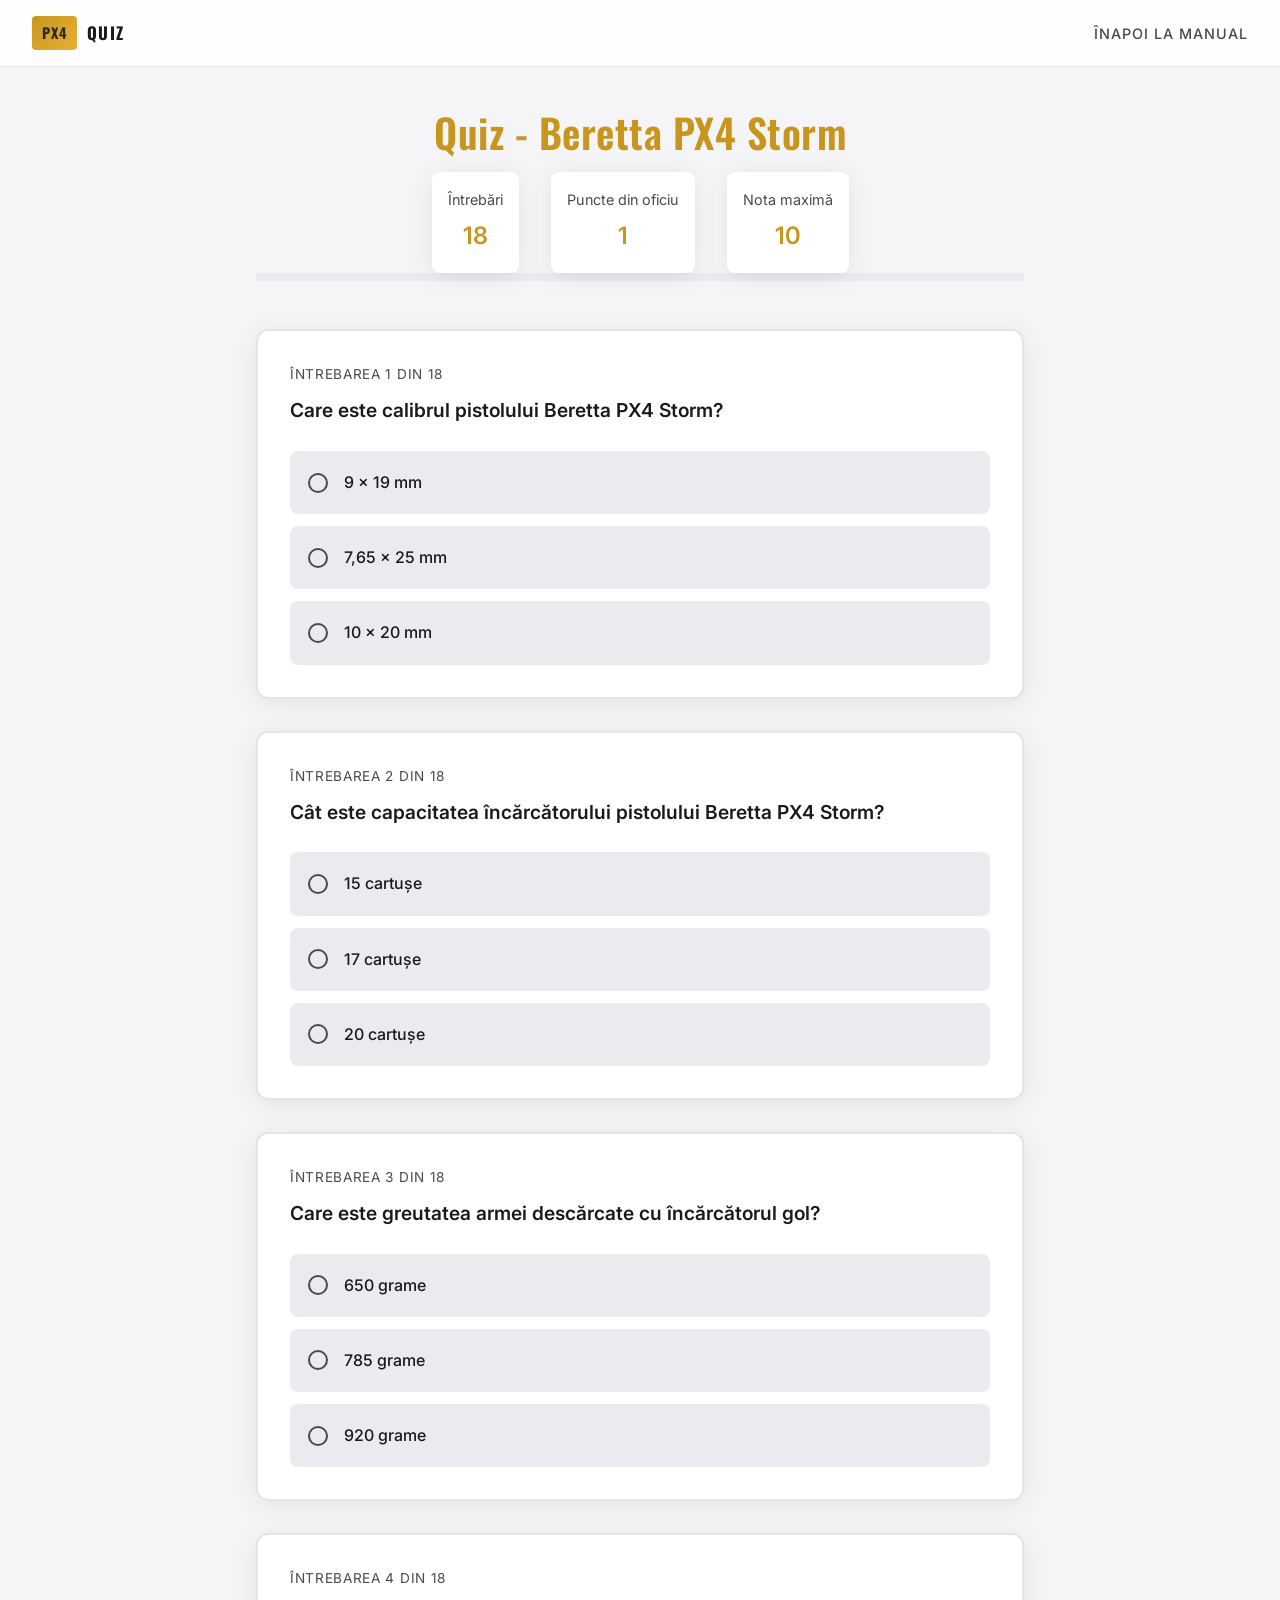
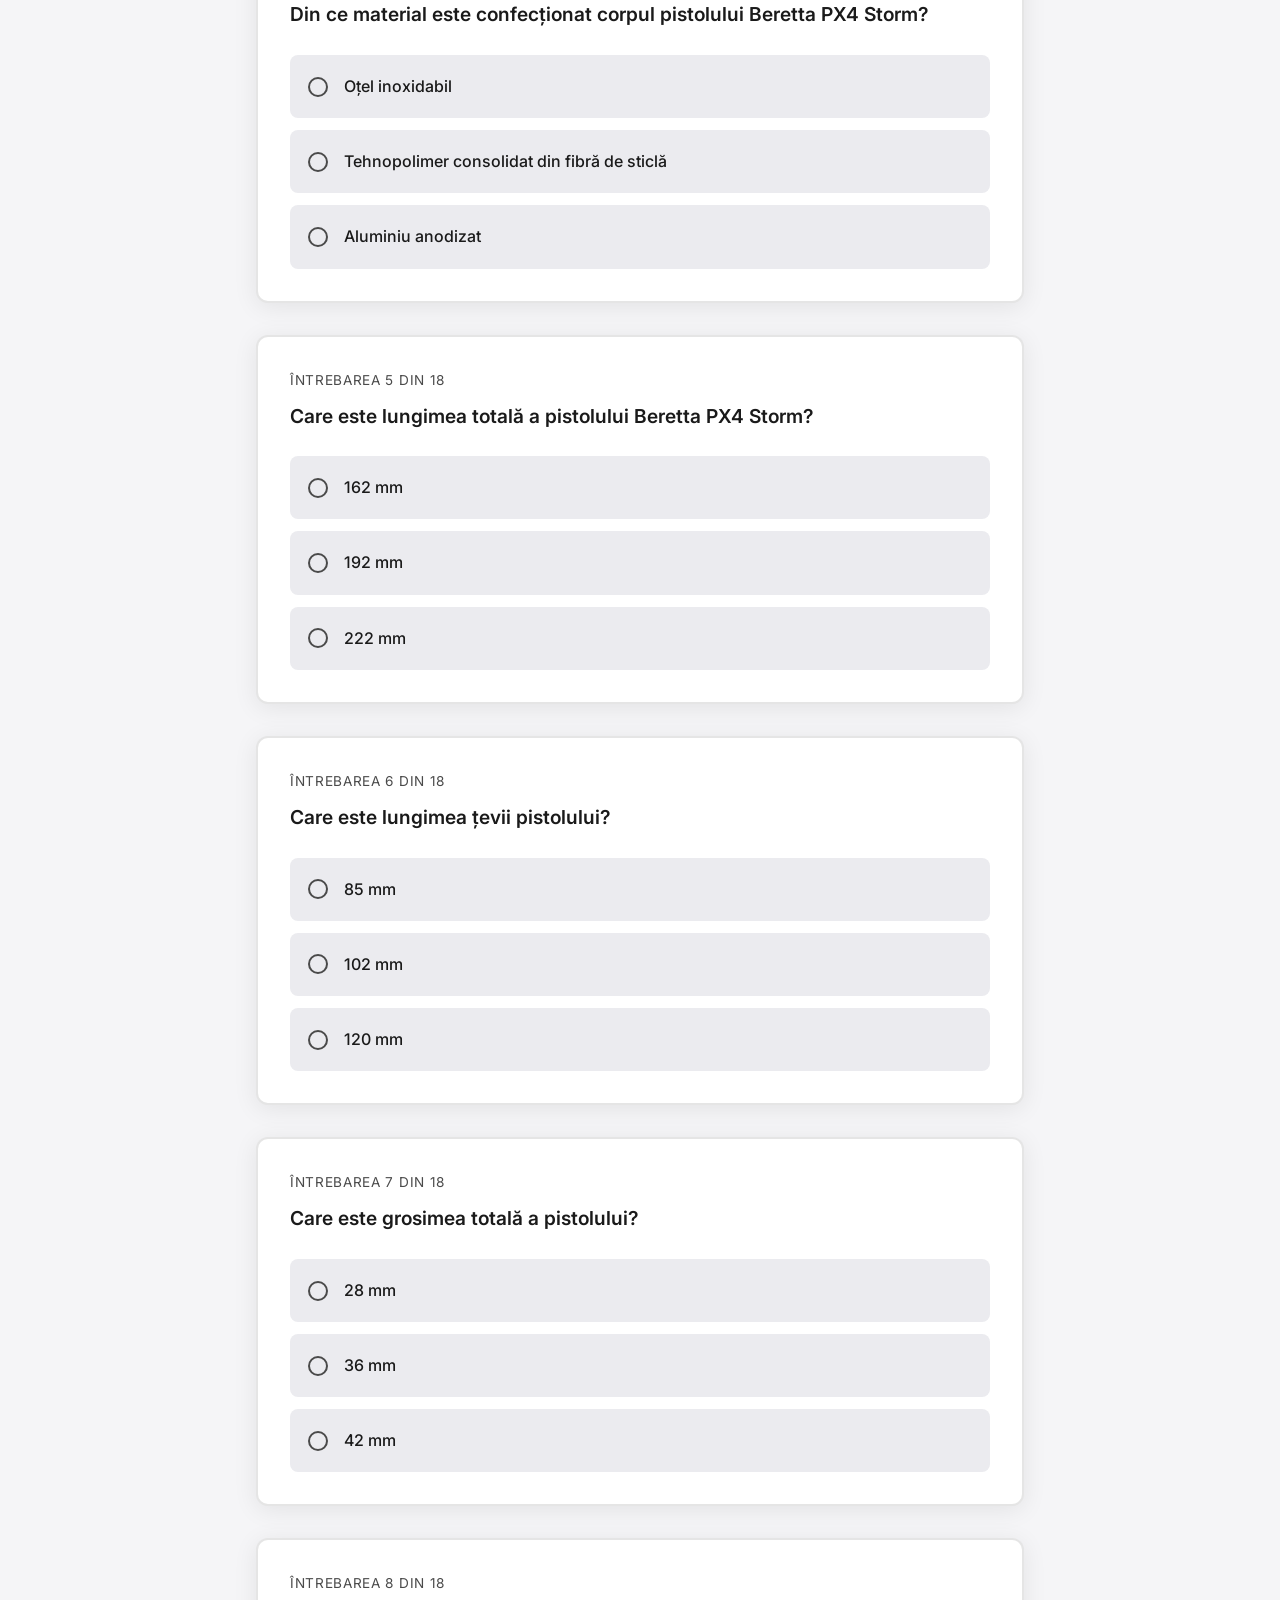
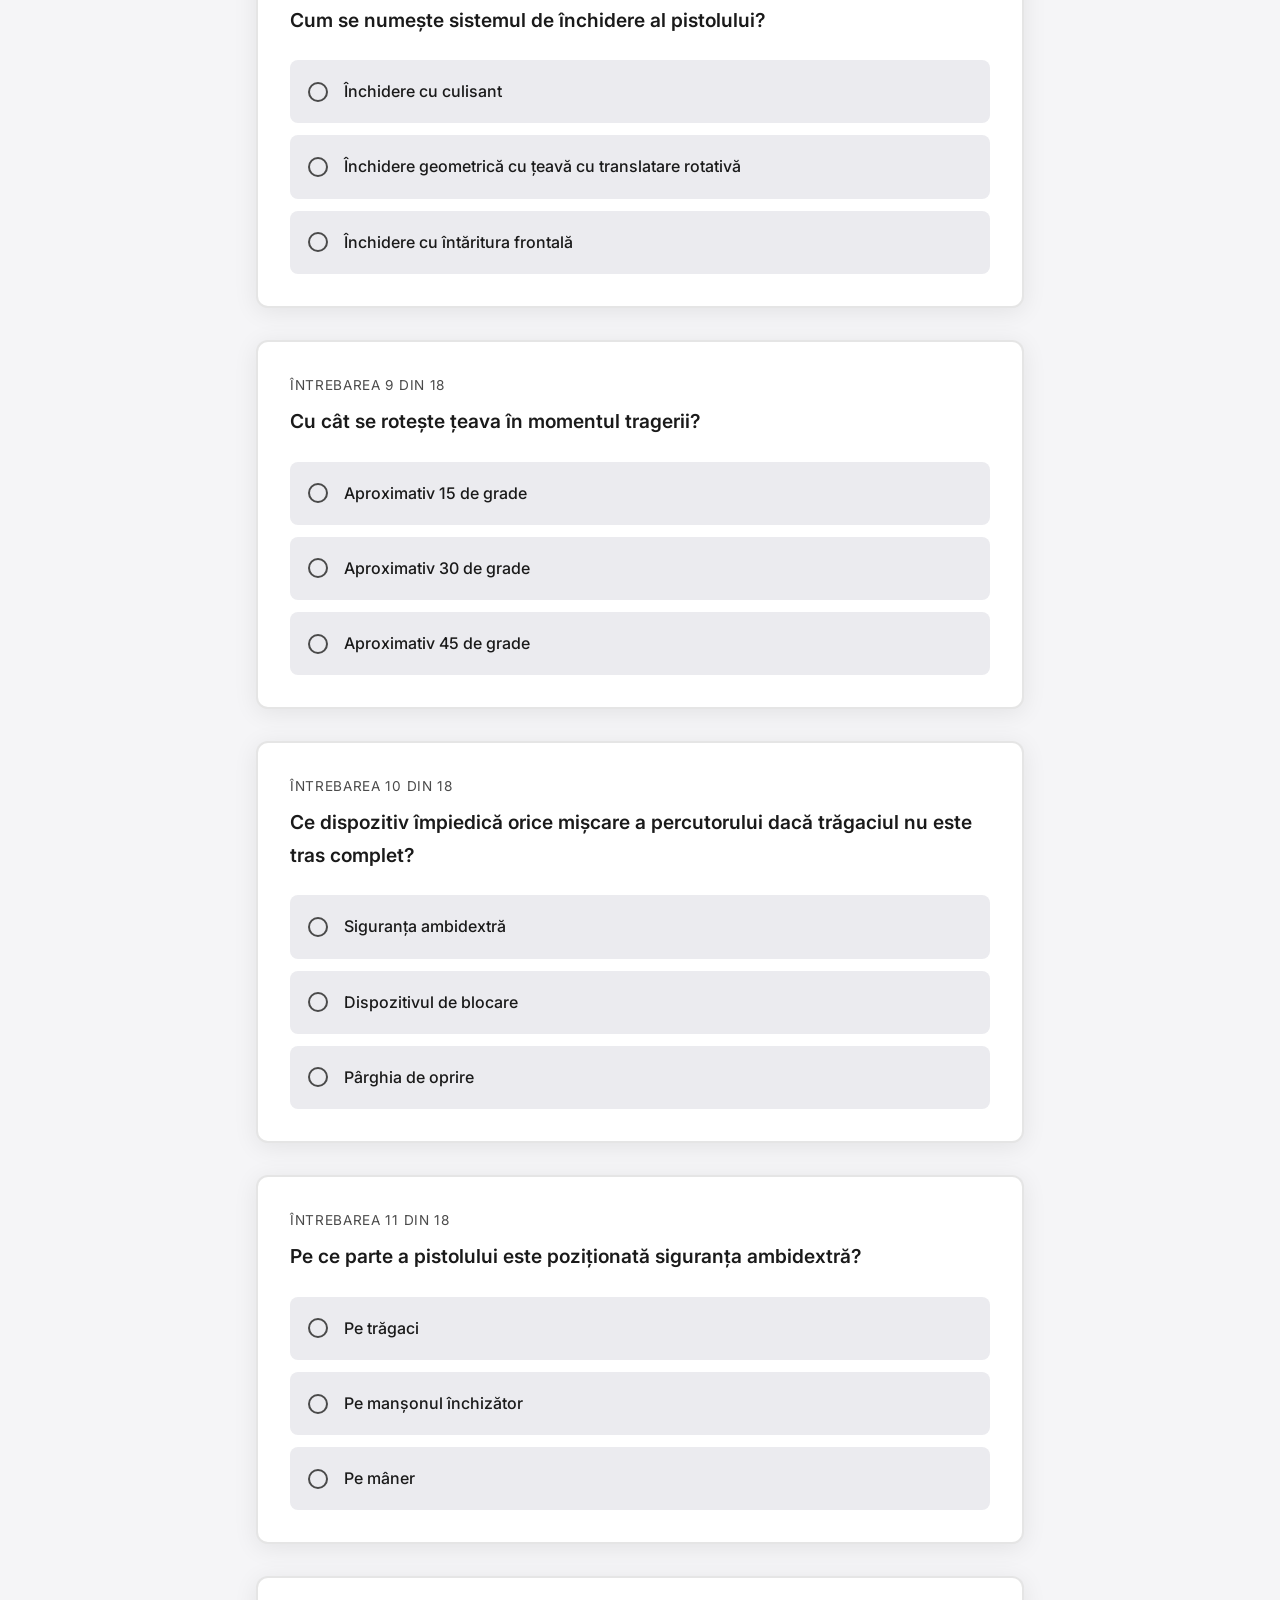
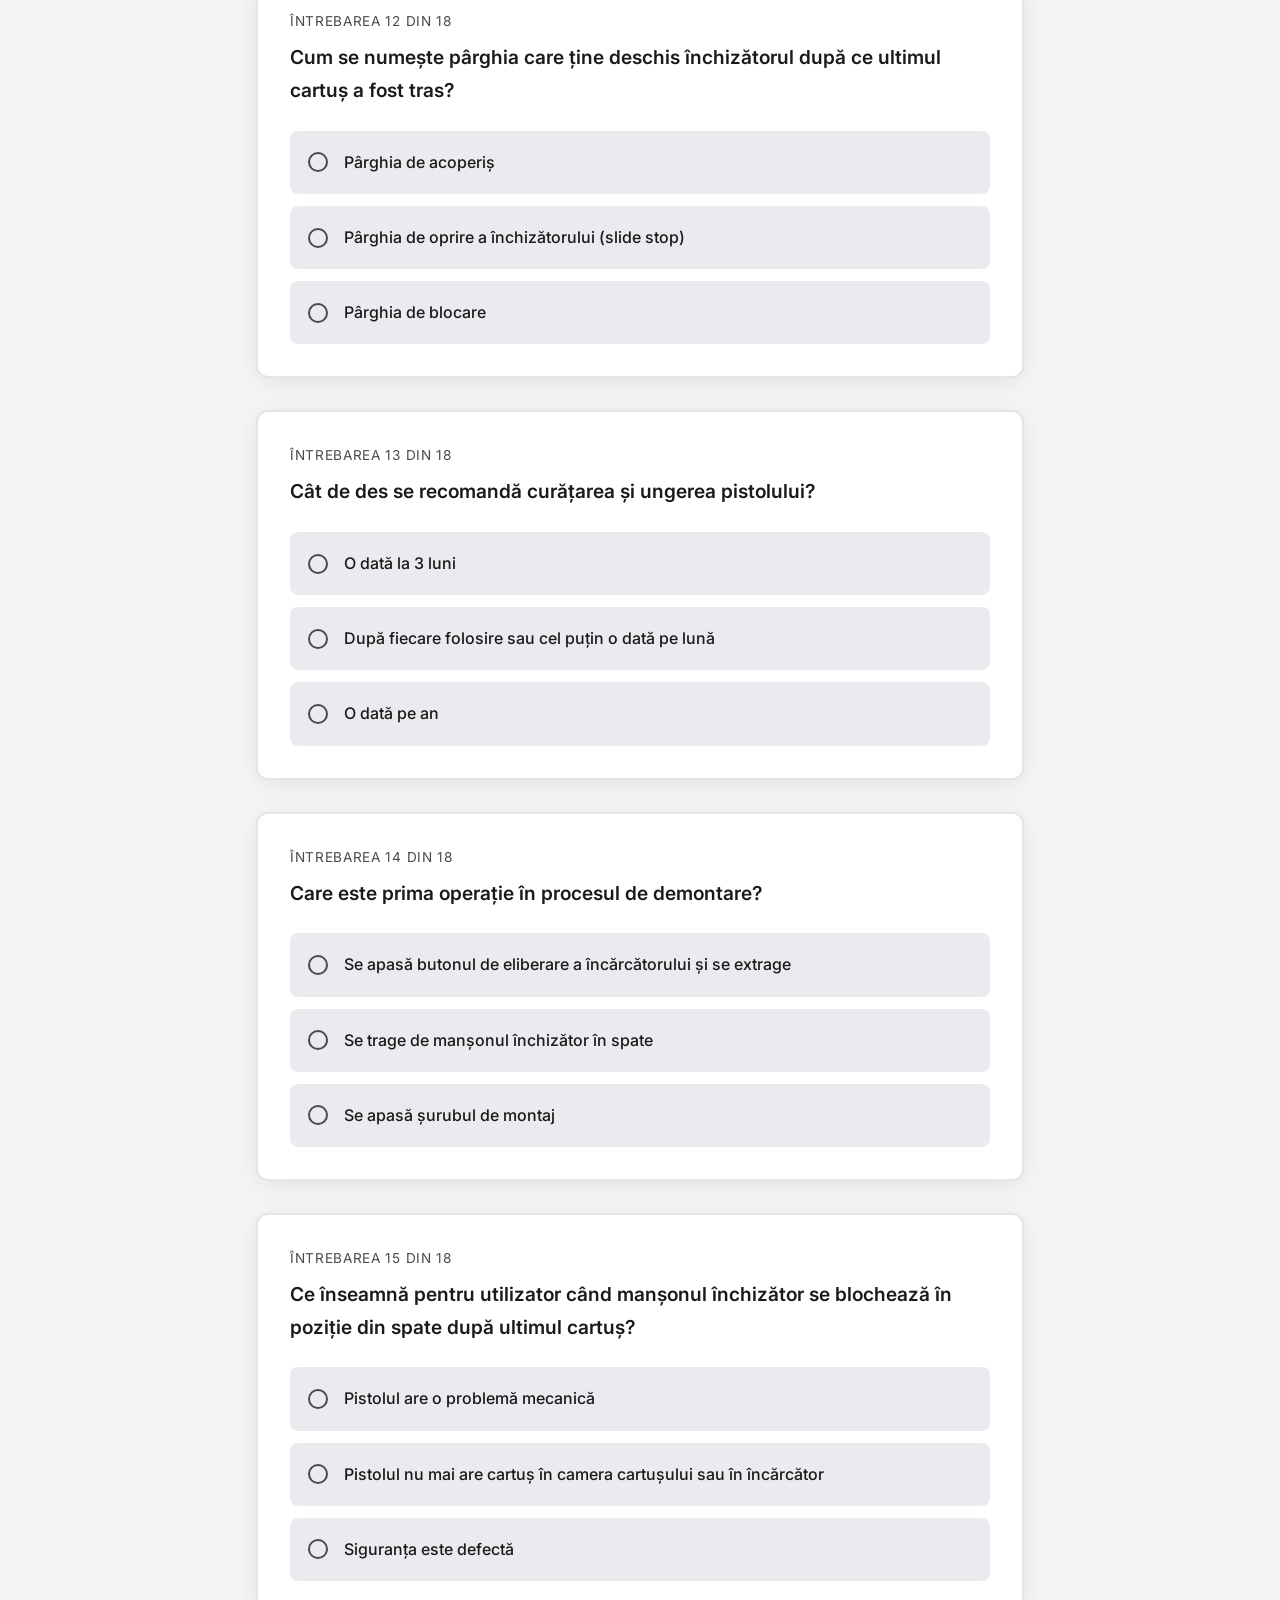
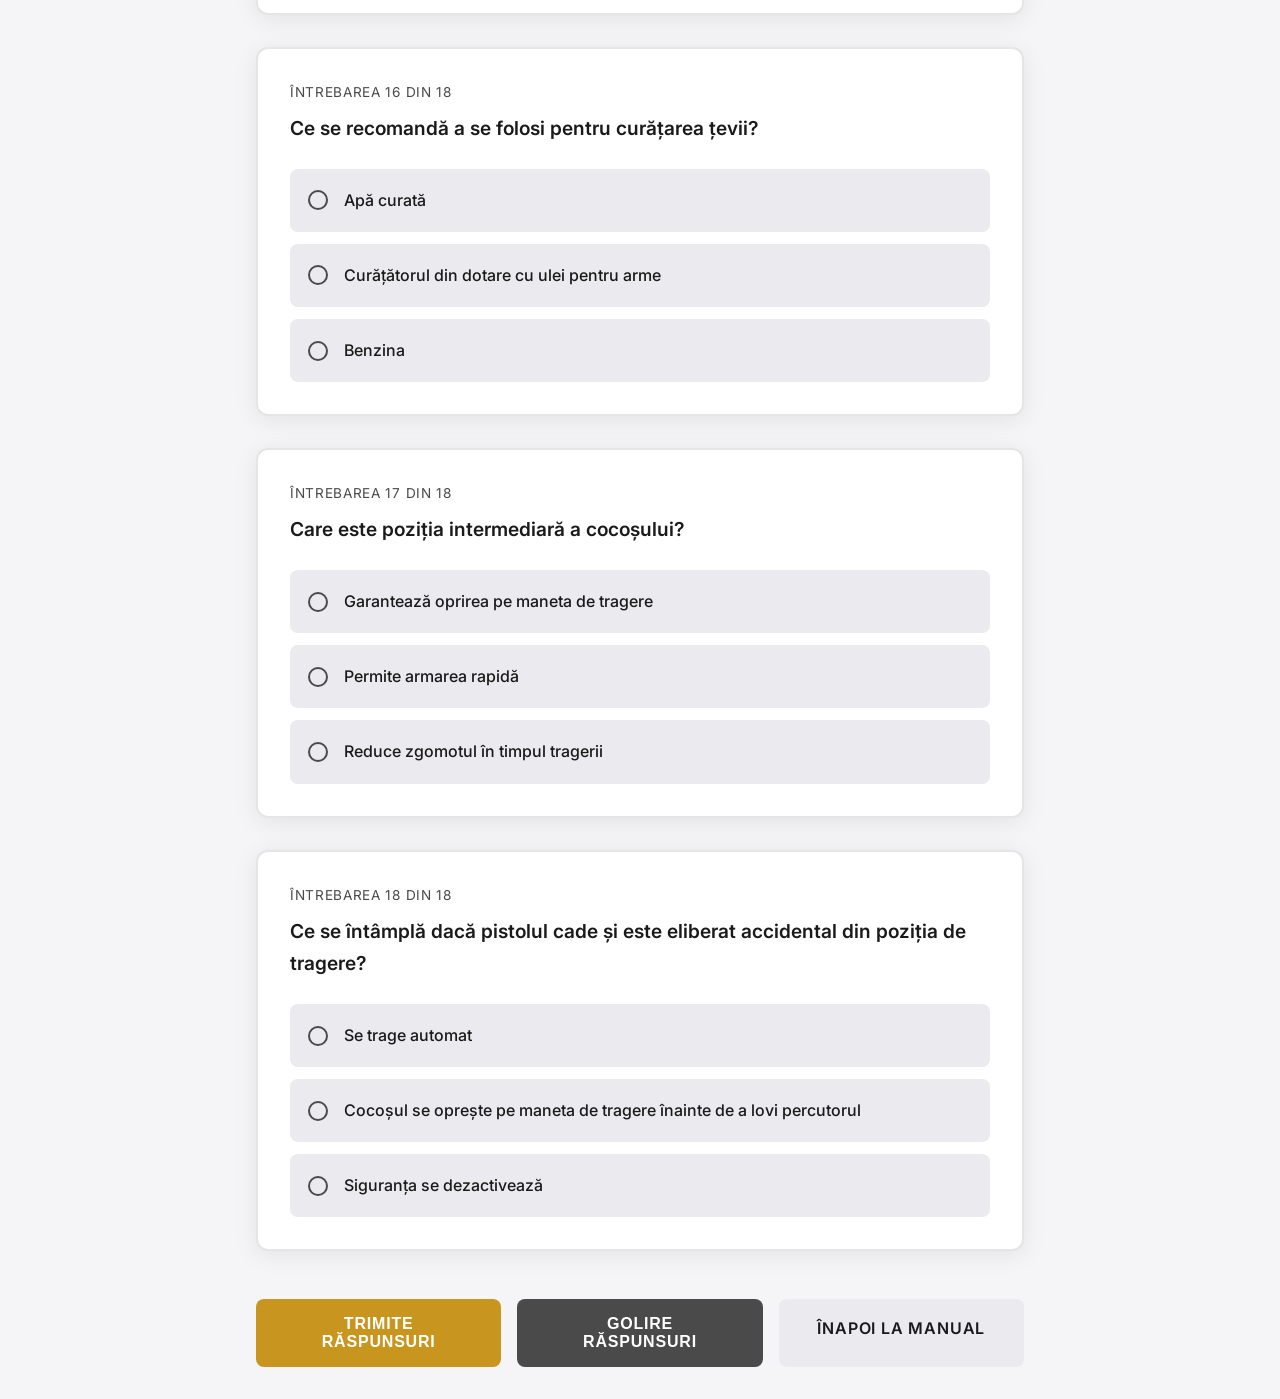
==== quiz.html @ b5eb6054 "Add files via upload" ====
<!DOCTYPE html>
<html lang="ro">
<head>
    <meta charset="UTF-8">
    <meta name="viewport" content="width=device-width, initial-scale=1.0">
    <title>Quiz - Beretta PX4 Storm</title>
    <link rel="stylesheet" href="style.css">
    <link rel="preconnect" href="https://fonts.googleapis.com">
    <link rel="preconnect" href="https://fonts.gstatic.com" crossorigin>
    <link href="https://fonts.googleapis.com/css2?family=Inter:wght@300;400;500;600;700;800&family=Oswald:wght@400;500;600;700&display=swap" rel="stylesheet">
    <style>
        .quiz-container {
            max-width: 800px;
            margin: 0 auto;
            padding: 3rem 1rem 2rem 1rem;
            margin-top: 60px;
        }

        .quiz-header {
            text-align: center;
            margin-bottom: 3rem;
        }

        .quiz-header h1 {
            font-size: 2.5rem;
            color: var(--accent);
            margin-bottom: 0.5rem;
        }

        .quiz-info {
            display: flex;
            justify-content: center;
            gap: 2rem;
            margin-top: 1rem;
            flex-wrap: wrap;
        }

        .info-item {
            text-align: center;
            padding: 1rem;
            background: var(--bg-card);
            border-radius: 8px;
            box-shadow: var(--shadow);
        }

        .info-label {
            font-size: 0.9rem;
            color: var(--text-secondary);
            margin-bottom: 0.25rem;
        }

        .info-value {
            font-size: 1.5rem;
            font-weight: 600;
            color: var(--accent);
        }

        .question-card {
            background: var(--bg-card);
            border: 2px solid var(--border);
            border-radius: 12px;
            padding: 2rem;
            margin-bottom: 2rem;
            box-shadow: var(--shadow);
            transition: all 0.3s ease;
        }

        .question-card.answered {
            border-color: var(--accent);
        }

        .question-number {
            font-size: 0.85rem;
            color: var(--text-secondary);
            text-transform: uppercase;
            letter-spacing: 0.05em;
            margin-bottom: 0.5rem;
        }

        .question-text {
            font-size: 1.2rem;
            font-weight: 600;
            color: var(--text-primary);
            margin-bottom: 1.5rem;
        }

        .answer-options {
            display: flex;
            flex-direction: column;
            gap: 0.75rem;
        }

        .answer-option {
            position: relative;
            cursor: pointer;
        }

        .answer-option input[type="radio"] {
            position: absolute;
            opacity: 0;
            cursor: pointer;
        }

        .answer-label {
            display: flex;
            align-items: center;
            padding: 1rem;
            background: var(--bg-alt);
            border: 2px solid transparent;
            border-radius: 8px;
            cursor: pointer;
            transition: all 0.3s ease;
            font-weight: 500;
        }

        .answer-option input[type="radio"]:checked ~ .answer-label {
            background: var(--accent-bright);
            border-color: var(--accent);
            color: white;
        }

        .answer-option:hover .answer-label {
            background: var(--bg-secondary);
            border-color: var(--accent);
        }

        .answer-radio {
            width: 20px;
            height: 20px;
            min-width: 20px;
            border: 2px solid var(--text-secondary);
            border-radius: 50%;
            margin-right: 1rem;
            transition: all 0.3s ease;
        }

        .answer-option input[type="radio"]:checked ~ .answer-label .answer-radio {
            background: white;
            border-color: white;
            box-shadow: inset 0 0 0 3px var(--accent);
        }

        .quiz-actions {
            display: flex;
            gap: 1rem;
            margin-top: 3rem;
            flex-wrap: wrap;
        }

        .btn {
            flex: 1;
            min-width: 150px;
            padding: 1rem 2rem;
            border: none;
            border-radius: 8px;
            font-size: 1rem;
            font-weight: 600;
            cursor: pointer;
            transition: all 0.3s ease;
            text-transform: uppercase;
            letter-spacing: 0.05em;
        }

        .btn-submit {
            background: var(--accent);
            color: white;
        }

        .btn-submit:hover {
            background: var(--accent-bright);
            transform: translateY(-2px);
            box-shadow: var(--shadow);
        }

        .btn-reset {
            background: var(--text-secondary);
            color: white;
        }

        .btn-reset:hover {
            background: var(--gunmetal);
        }

        .btn-home {
            background: var(--bg-alt);
            color: var(--text-primary);
        }

        .btn-home:hover {
            background: var(--border);
        }

        .results-section {
            display: none;
            background: var(--bg-card);
            border-radius: 12px;
            padding: 2rem;
            text-align: center;
            box-shadow: var(--shadow-lg);
            margin-top: 2rem;
        }

        .results-section.show {
            display: block;
            animation: slideUp 0.4s ease;
        }

        @keyframes slideUp {
            from {
                opacity: 0;
                transform: translateY(20px);
            }
            to {
                opacity: 1;
                transform: translateY(0);
            }
        }

        .score-display {
            margin: 2rem 0;
        }

        .score-circle {
            width: 120px;
            height: 120px;
            margin: 0 auto 1rem;
            border-radius: 50%;
            background: linear-gradient(135deg, var(--accent), var(--accent-bright));
            display: flex;
            align-items: center;
            justify-content: center;
            box-shadow: var(--shadow-lg);
        }

        .score-value {
            font-size: 2.5rem;
            font-weight: 700;
            color: white;
        }

        .score-max {
            font-size: 1.2rem;
            color: rgba(255, 255, 255, 0.9);
        }

        .score-text {
            font-size: 1.5rem;
            font-weight: 600;
            color: var(--text-primary);
            margin-bottom: 0.5rem;
        }

        .score-percentage {
            font-size: 1.1rem;
            color: var(--text-secondary);
            margin-bottom: 1.5rem;
        }

        .progress-bar {
            width: 100%;
            height: 8px;
            background: var(--bg-alt);
            border-radius: 4px;
            overflow: hidden;
            margin-bottom: 1rem;
        }

        .progress-fill {
            height: 100%;
            background: linear-gradient(90deg, var(--accent), var(--accent-bright));
            width: 0%;
            transition: width 0.3s ease;
        }

        .quiz-form.hidden {
            display: none;
        }
    </style>
</head>
<body>

    <!-- NAVIGATION -->
    <nav class="navbar" id="navbar">
        <div class="nav-container">
            <a href="index.html" class="nav-logo">
                <span class="logo-mark">PX4</span>
                <span class="logo-text">Quiz</span>
            </a>
            <button class="nav-toggle" id="navToggle" aria-label="Meniu">
                <span></span>
                <span></span>
                <span></span>
            </button>
            <ul class="nav-menu" id="navMenu">
                <li><a href="index.html">Înapoi la manual</a></li>
            </ul>
        </div>
    </nav>

    <!-- QUIZ CONTAINER -->
    <main class="quiz-container">
        <div class="quiz-header">
            <h1>Quiz - Beretta PX4 Storm</h1>
            <div class="quiz-info">
                <div class="info-item">
                    <div class="info-label">Întrebări</div>
                    <div class="info-value">18</div>
                </div>
                <div class="info-item">
                    <div class="info-label">Puncte din oficiu</div>
                    <div class="info-value">1</div>
                </div>
                <div class="info-item">
                    <div class="info-label">Nota maximă</div>
                    <div class="info-value">10</div>
                </div>
            </div>
            <div class="progress-bar">
                <div class="progress-fill" id="progressFill"></div>
            </div>
        </div>

        <form id="quizForm" class="quiz-form">
            <!-- Întrebări vor fi generate de JavaScript -->
        </form>

        <div class="quiz-actions" id="quizActions">
            <button type="button" class="btn btn-submit" id="submitBtn">Trimite răspunsuri</button>
            <button type="button" class="btn btn-reset" id="resetBtn">Golire răspunsuri</button>
            <a href="index.html" class="btn btn-home" style="text-decoration: none; text-align: center;">Înapoi la manual</a>
        </div>

        <div class="results-section" id="resultsSection">
            <h2>Rezultate Quiz</h2>
            <div class="score-display">
                <div class="score-circle">
                    <div>
                        <div class="score-value" id="finalScore">0</div>
                        <div class="score-max">/10</div>
                    </div>
                </div>
                <div class="score-text" id="scoreMessage"></div>
                <div class="score-percentage" id="scorePercentage"></div>
            </div>
            <button type="button" class="btn btn-reset" id="retakeBtn">Încearcă din nou</button>
        </div>
    </main>

    <script src="quiz.js"></script>
</body>
</html>
---- style.css ----
/* ============================================
   BERETTA PX4 STORM — Stylesheet
   Auto dark/light mode based on system preference
   ============================================ */

/* === RESET & BASE === */
*,
*::before,
*::after {
    box-sizing: border-box;
    margin: 0;
    padding: 0;
}

html {
    scroll-behavior: smooth;
    scroll-padding-top: 80px;
}

body {
    font-family: 'Inter', -apple-system, BlinkMacSystemFont, sans-serif;
    line-height: 1.7;
    color: var(--text-primary);
    background: var(--bg-primary);
    transition: background 0.3s ease, color 0.3s ease;
    overflow-x: hidden;
}

/* === THEME VARIABLES === */
:root {
    /* Light theme defaults */
    --bg-primary: #f5f5f7;
    --bg-secondary: #ffffff;
    --bg-alt: #ebebef;
    --bg-card: #ffffff;
    --text-primary: #1a1a1a;
    --text-secondary: #4a4a4a;
    --text-muted: #888;
    --accent: #c8961e;
    --accent-bright: #e6b035;
    --accent-dark: #a07810;
    --border: rgba(0, 0, 0, 0.1);
    --shadow: 0 4px 24px rgba(0, 0, 0, 0.08);
    --shadow-lg: 0 12px 48px rgba(0, 0, 0, 0.12);
    --nav-bg: rgba(255, 255, 255, 0.85);
    --hero-overlay: linear-gradient(135deg, rgba(245, 245, 247, 0.9), rgba(235, 235, 239, 0.7));
    --gunmetal: #2a2a2e;
}

/* Auto dark mode based on system */
@media (prefers-color-scheme: dark) {
    :root {
        --bg-primary: #0d0d10;
        --bg-secondary: #15151a;
        --bg-alt: #1a1a20;
        --bg-card: #1c1c22;
        --text-primary: #e8e8ec;
        --text-secondary: #b0b0b8;
        --text-muted: #6a6a72;
        --accent: #d4a23a;
        --accent2: #c81e1e;
        --accent-bright: #f0c14b;
        --accent-dark: #a0791e;
        --border: rgba(255, 255, 255, 0.08);
        --shadow: 0 4px 24px rgba(0, 0, 0, 0.4);
        --shadow-lg: 0 12px 48px rgba(0, 0, 0, 0.5);
        --nav-bg: rgba(13, 13, 16, 0.85);
        --hero-overlay: linear-gradient(135deg, rgba(13, 13, 16, 0.95), rgba(26, 26, 32, 0.85));
        --gunmetal: #0a0a0d;
    }
}

/* === TYPOGRAPHY === */
h1, h2, h3, h4 {
    font-family: 'Oswald', 'Inter', sans-serif;
    font-weight: 600;
    letter-spacing: 0.5px;
    color: var(--text-primary);
    line-height: 1.2;
}

p {
    color: var(--text-secondary);
    margin-bottom: 1.2em;
}

p:last-child {
    margin-bottom: 0;
}

a {
    color: var(--accent);
    text-decoration: none;
    transition: color 0.2s ease;
}

a:hover {
    color: var(--accent-bright);
}

img {
    max-width: 100%;
    height: auto;
    display: block;
}

/* === CONTAINER === */
.container {
    max-width: 1200px;
    margin: 0 auto;
    padding: 0 2rem;
}

/* === NAVIGATION === */
.navbar {
    position: fixed;
    top: 0;
    left: 0;
    right: 0;
    z-index: 1000;
    background: var(--nav-bg);
    backdrop-filter: blur(20px);
    -webkit-backdrop-filter: blur(20px);
    border-bottom: 1px solid var(--border);
    transition: all 0.3s ease;
}

.nav-container {
    max-width: 1400px;
    margin: 0 auto;
    padding: 1rem 2rem;
    display: flex;
    justify-content: space-between;
    align-items: center;
}

.nav-logo {
    display: flex;
    align-items: center;
    gap: 0.6rem;
    font-weight: 700;
    color: var(--text-primary);
}

.logo-mark {
    font-family: 'Oswald', sans-serif;
    background: linear-gradient(135deg, var(--accent), var(--accent-bright));
    color: var(--gunmetal);
    padding: 0.3rem 0.6rem;
    font-size: 0.9rem;
    font-weight: 700;
    letter-spacing: 1px;
    border-radius: 4px;
}

.logo-text {
    font-family: 'Oswald', sans-serif;
    font-size: 1.05rem;
    letter-spacing: 1.5px;
    text-transform: uppercase;
}

.nav-menu {
    display: flex;
    gap: 2rem;
    list-style: none;
    align-items: center;
}

.nav-menu a {
    color: var(--text-secondary);
    font-size: 0.9rem;
    font-weight: 500;
    text-transform: uppercase;
    letter-spacing: 1px;
    position: relative;
    padding: 0.3rem 0;
    transition: color 0.2s ease;
}

.nav-menu a::after {
    content: '';
    position: absolute;
    bottom: -4px;
    left: 0;
    width: 0;
    height: 2px;
    background: var(--accent);
    transition: width 0.3s ease;
}

.nav-menu a:hover,
.nav-menu a.active {
    color: var(--accent);
}

.nav-menu a:hover::after,
.nav-menu a.active::after {
    width: 100%;
}

.nav-toggle {
    display: none;
    flex-direction: column;
    gap: 5px;
    background: none;
    border: none;
    cursor: pointer;
    padding: 0.5rem;
}

.nav-toggle span {
    display: block;
    width: 24px;
    height: 2px;
    background: var(--text-primary);
    transition: all 0.3s ease;
}

/* === HERO === */
.hero {
    min-height: 100vh;
    position: relative;
    display: flex;
    align-items: center;
    overflow: hidden;
    padding: 100px 0 60px;
}

.hero-bg {
    position: absolute;
    inset: 0;
    background:
        radial-gradient(circle at 20% 30%, rgba(212, 162, 58, 0.08) 0%, transparent 50%),
        radial-gradient(circle at 80% 70%, rgba(212, 162, 58, 0.05) 0%, transparent 50%);
    z-index: 0;
}

.hero-bg::before {
    content: '';
    position: absolute;
    inset: 0;
    background-image:
        linear-gradient(var(--border) 1px, transparent 1px),
        linear-gradient(90deg, var(--border) 1px, transparent 1px);
    background-size: 50px 50px;
    opacity: 0.4;
    mask-image: radial-gradient(circle at center, black, transparent 70%);
    -webkit-mask-image: radial-gradient(circle at center, black, transparent 70%);
}

.hero-content {
    position: relative;
    z-index: 1;
    max-width: 1400px;
    margin: 0 auto;
    padding: 0 2rem;
    display: grid;
    grid-template-columns: 1fr 1fr;
    gap: 4rem;
    align-items: center;
}

.hero-tag {
    display: inline-block;
    color: var(--accent);
    font-size: 0.85rem;
    font-weight: 600;
    letter-spacing: 3px;
    text-transform: uppercase;
    margin-bottom: 1.5rem;
    padding: 0.4rem 1rem;
    border: 1px solid var(--accent);
    border-radius: 2px;
}

.hero-title {
    font-size: clamp(2.5rem, 6vw, 5rem);
    font-weight: 700;
    line-height: 1;
    margin-bottom: 1.5rem;
    text-transform: uppercase;
    letter-spacing: 2px;
}

.hero-title .accent {
    background: linear-gradient(135deg, var(--accent), var(--accent-bright));
    -webkit-background-clip: text;
    -webkit-text-fill-color: transparent;
    background-clip: text;
    display: block;
}

.hero-subtitle {
    font-size: 1.1rem;
    color: var(--text-secondary);
    margin-bottom: 2.5rem;
    max-width: 500px;
}

.hero-stats {
    display: flex;
    gap: 2.5rem;
    margin-bottom: 2.5rem;
    padding: 1.5rem 0;
    border-top: 1px solid var(--border);
    border-bottom: 1px solid var(--border);
}

.stat {
    display: flex;
    flex-direction: column;
}

.stat-value {
    font-family: 'Oswald', sans-serif;
    font-size: 2.2rem;
    font-weight: 700;
    color: var(--accent);
    line-height: 1;
}

.stat-label {
    font-size: 0.75rem;
    color: var(--text-muted);
    text-transform: uppercase;
    letter-spacing: 1.5px;
    margin-top: 0.4rem;
}

.hero-cta {
    display: inline-flex;
    align-items: center;
    gap: 0.6rem;
    background: var(--accent);
    color: var(--gunmetal);
    padding: 1rem 2rem;
    font-weight: 600;
    text-transform: uppercase;
    letter-spacing: 1.5px;
    font-size: 0.85rem;
    border-radius: 2px;
    transition: all 0.3s ease;
    border: 1px solid var(--accent);
}

.hero-cta:hover {
    background: var(--accent-bright);
    color: var(--gunmetal);
    transform: translateY(-2px);
    box-shadow: 0 8px 24px rgba(212, 162, 58, 0.3);
}

.hero-cta svg {
    width: 16px;
    height: 16px;
    animation: bounce 2s infinite;
}

@keyframes bounce {
    0%, 100% { transform: translateY(0); }
    50% { transform: translateY(4px); }
}

.hero-image {
    position: relative;
    perspective: 1000px;
}

.hero-image img {
    width: 100%;
    border-radius: 8px;
    box-shadow: var(--shadow-lg);
    transform: rotate(-2deg);
    transition: transform 0.6s ease;
    filter: drop-shadow(0 20px 40px rgba(0, 0, 0, 0.3));
    cursor: pointer;
}

.hero-image:hover img {
    transform: rotate(0deg) scale(1.02);
}

/* === SECTION COMMON === */
.section {
    padding: 6rem 0;
    position: relative;
}

.section-alt {
    background: var(--bg-secondary);
}

.section-header {
    text-align: center;
    margin-bottom: 4rem;
    max-width: 800px;
    margin-left: auto;
    margin-right: auto;
}

.section-number {
    display: inline-block;
    font-family: 'Oswald', sans-serif;
    font-size: 0.85rem;
    font-weight: 600;
    color: var(--accent);
    letter-spacing: 3px;
    margin-bottom: 1rem;
    padding: 0.3rem 0.8rem;
    border: 1px solid var(--accent);
    border-radius: 2px;
}

.section-title {
    display: inline-block;
    font-size: clamp(1.8rem, 4vw, 2.6rem);
    font-weight: 600;
    text-transform: uppercase;
    letter-spacing: 1px;
    margin-bottom: 1rem;
    color: var(--accent);
    padding: 0.6rem 1.4rem;
    border: 2px solid var(--accent);
    border-radius: 4px;
}

.subsection-title {
    font-size: 1.3rem;
    color: var(--text-primary);
    margin-bottom: 2rem;
    text-align: center;
    text-transform: uppercase;
    letter-spacing: 1px;
    font-weight: 500;
}

/* === DESCRIPTION SECTION === */
.description-grid {
    display: grid;
    grid-template-columns: 3fr 2fr;
    gap: 4rem;
    align-items: start;
    margin-bottom: 5rem;
}

.description-text p {
    font-size: 1.02rem;
    margin-bottom: 1.2rem;
}

.description-image {
    position: sticky;
    top: 100px;
}

.description-image img {
    border-radius: 8px;
    box-shadow: var(--shadow-lg);
    border: 1px solid var(--border);
}

/* === SPECS === */
.specs-block {
    background: var(--bg-card);
    padding: 1.5rem 1.8rem;
    border-radius: 10px;
    box-shadow: var(--shadow);
    border: 1px solid var(--border);
}

.specs-title {
    text-align: center;
    font-size: 1.2rem;
    margin-bottom: 1.2rem;
    text-transform: uppercase;
    letter-spacing: 1.8px;
    color: var(--accent);
}

.specs-grid {
    display: grid;
    grid-template-columns: repeat(4, 1fr);
    gap: 0.7rem;
}

.spec-card {
    background: var(--bg-primary);
    padding: 0.7rem 1rem;
    border-radius: 6px;
    border: 1px solid var(--border);
    border-left: 3px solid var(--accent);
    display: flex;
    flex-direction: column;
    gap: 0.15rem;
    transition: all 0.3s ease;
    cursor: pointer;
}

.spec-card:hover {
    transform: translateY(-4px);
    background: linear-gradient(135deg, rgba(212, 162, 58, 0.18), rgba(212, 162, 58, 0.06));
    border-color: var(--accent);
    border-left-width: 4px;
    box-shadow: 0 0 0 1px rgba(212, 162, 58, 0.25), 0 6px 18px rgba(212, 162, 58, 0.18);
}

.spec-card:hover .spec-label {
    color: var(--accent);
    font-weight: 600;
}

.spec-card:hover .spec-value {
    color: var(--accent-bright);
}

.spec-card-wide {
    grid-column: span 4;
}

.spec-label {
    font-size: 0.7rem;
    text-transform: uppercase;
    letter-spacing: 1.2px;
    color: var(--text-muted);
}

.spec-value {
    font-family: 'Oswald', sans-serif;
    font-size: 1.15rem;
    font-weight: 600;
    color: var(--text-primary);
    line-height: 1.2;
}

/* === COMPONENTS SECTION === */
.components-layout {
    display: grid;
    grid-template-columns: 1fr 1.2fr;
    gap: 4rem;
    align-items: center;
    margin-bottom: 5rem;
}

.parts-list {
    list-style: none;
}

.parts-list li {
    display: flex;
    align-items: center;
    gap: 0.9rem;
    padding: 0.4rem 0.9rem;
    background: var(--bg-card);
    margin-bottom: 0.3rem;
    border-radius: 5px;
    border: 1px solid var(--border);
    border-left: 3px solid transparent;
    transition: all 0.3s ease;
    cursor: pointer;
}

.parts-list li:hover {
    border-left-color: var(--accent);
    transform: translateX(6px);
    box-shadow: var(--shadow);
}

.part-letter {
    font-family: 'Oswald', sans-serif;
    font-size: 0.95rem;
    font-weight: 700;
    color: var(--accent);
    background: var(--bg-primary);
    width: 26px;
    height: 26px;
    border-radius: 50%;
    display: flex;
    align-items: center;
    justify-content: center;
    border: 1px solid var(--accent);
    flex-shrink: 0;
}

.part-name {
    font-size: 0.95rem;
    color: var(--text-primary);
    font-weight: 500;
    line-height: 1.3;
}

.components-image img {
    border-radius: 8px;
    box-shadow: var(--shadow-lg);
    border: 1px solid var(--border);
    width: 100%;
    display: block;
}

.image-overlay-wrapper {
    position: relative;
    display: block;
    line-height: 0;
}

.part-marker {
    position: absolute;
    border: 3px solid var(--accent2);
    border-radius: 50%;
    background: rgba(212, 58, 58, 0.12);
    box-shadow:
        0 0 0 2px rgba(0, 0, 0, 0.4),
        0 0 25px rgba(218, 20, 20, 0.6),
        inset 0 0 15px rgba(212, 58, 58, 0.25);
    opacity: 0;
    transform: scale(0.85);
    transition: opacity 0.35s ease, transform 0.35s cubic-bezier(0.34, 1.56, 0.64, 1);
    pointer-events: none;
    z-index: 2;
}

.part-marker.active {
    opacity: 1;
    transform: scale(1);
    animation: marker-pulse 1.6s ease-in-out infinite;
}

@keyframes marker-pulse {
    0%, 100% {
        box-shadow:
            0 0 0 2px rgba(0, 0, 0, 0.4),
            0 0 25px rgba(212, 58, 58, 0.6),
            inset 0 0 15px rgba(212, 58, 58, 0.25);
    }
    50% {
        box-shadow:
            0 0 0 2px rgba(0, 0, 0, 0.4),
            0 0 40px rgba(212, 58, 58, 0.9),
            inset 0 0 20px rgba(212, 58, 58, 0.4);
    }
}

.kit-block {
    background: var(--bg-card);
    padding: 1.8rem 2.5rem;
    border-radius: 12px;
    box-shadow: var(--shadow);
    border: 1px solid var(--border);
    max-width: 560px;
    margin: 0 auto;
}

.kit-title {
    text-align: center;
    font-size: 1.3rem;
    margin-bottom: 2rem;
    text-transform: uppercase;
    letter-spacing: 1.5px;
    color: var(--accent);
}

.kit-grid {
    display: flex;
    flex-direction: column;
    align-items: center;
    gap: 0.5rem;
    max-width: 500px;
    margin: 0 auto;
}

.kit-grid .kit-item {
    width: 100%;
    max-width: 420px;
}

.kit-item {
    background: var(--bg-primary);
    padding: 0.55rem 1rem 0.55rem 2.2rem;
    border-radius: 5px;
    border: 1px solid var(--border);
    text-align: center;
    color: var(--text-primary);
    font-weight: 500;
    font-size: 0.92rem;
    transition: all 0.3s ease;
    position: relative;
    line-height: 1.3;
    cursor: pointer;
}

.kit-item::before {
    content: '✓';
    position: absolute;
    left: 0.85rem;
    top: 50%;
    transform: translateY(-50%);
    color: var(--accent);
    font-weight: 700;
    font-size: 1rem;
}

.kit-item:hover {
    border-color: var(--accent);
    transform: translateY(-2px);
}

/* === FUNCTION SECTION === */
.function-grid {
    display: grid;
    grid-template-columns: 1fr 1.4fr;
    gap: 4rem;
    align-items: center;
}

.function-image img {
    border-radius: 8px;
    box-shadow: var(--shadow-lg);
    border: 1px solid var(--border);
}

.function-text .lead-text {
    font-size: 1.2rem;
    color: var(--text-primary);
    font-weight: 500;
    padding: 1.2rem 1.5rem;
    background: var(--bg-card);
    border-left: 3px solid var(--accent);
    border-radius: 6px;
    margin-bottom: 1.8rem;
}

.function-text p {
    font-size: 1.02rem;
    text-align: justify;
}

/* === DEMONTARE / TIMELINE === */
.warning-box {
    display: flex;
    align-items: flex-start;
    gap: 1.2rem;
    background: var(--bg-card);
    border: 1px solid var(--accent);
    border-left: 4px solid var(--accent);
    padding: 1.5rem 2rem;
    border-radius: 6px;
    margin-bottom: 3rem;
}

.warning-box svg {
    width: 28px;
    height: 28px;
    color: var(--accent);
    flex-shrink: 0;
}

.warning-box p {
    margin: 0;
    color: var(--text-primary);
}

.warning-danger {
    border-color: #d9534f;
    border-left-color: #d9534f;
}

.warning-danger svg {
    color: #d9534f;
}

.timeline {
    position: relative;
    max-width: 900px;
    margin: 0 auto 3rem;
    padding-left: 2rem;
}

.timeline::before {
    content: '';
    position: absolute;
    left: 24px;
    top: 0;
    bottom: 0;
    width: 2px;
    background: linear-gradient(to bottom, var(--accent), var(--border));
}

.timeline-item {
    position: relative;
    margin-bottom: 1.8rem;
    padding-left: 3rem;
    cursor: pointer;
}

.timeline-marker {
    position: absolute;
    left: -10px;
    top: 0;
    width: 50px;
    height: 50px;
    background: var(--bg-primary);
    border: 2px solid var(--accent);
    color: var(--accent);
    border-radius: 50%;
    display: flex;
    align-items: center;
    justify-content: center;
    font-family: 'Oswald', sans-serif;
    font-size: 1.3rem;
    font-weight: 700;
    z-index: 1;
    transition: all 0.3s ease;
}

.timeline-item:hover .timeline-marker {
    background: var(--accent);
    color: var(--gunmetal);
    transform: scale(1.1);
}

.timeline-content {
    background: var(--bg-card);
    padding: 1.5rem 1.8rem;
    border-radius: 8px;
    border: 1px solid var(--border);
    box-shadow: var(--shadow);
    transition: all 0.3s ease;
}

.timeline-item:hover .timeline-content {
    transform: translateX(6px);
    border-color: var(--accent);
}

.timeline-content p {
    margin: 0;
    color: var(--text-primary);
    line-height: 1.6;
}

.montage-note {
    text-align: center;
    padding: 1.5rem;
    font-size: 1.1rem;
    color: var(--accent);
    font-weight: 500;
    background: var(--bg-card);
    border-radius: 8px;
    border: 1px dashed var(--accent);
    max-width: 700px;
    margin: 0 auto;
}

/* === ÎNTREȚINERE === */
.maintenance-intro {
    max-width: 850px;
    margin: 0 auto 3rem;
    text-align: center;
    font-size: 1.1rem;
    color: var(--text-primary);
}

.cleaning-order {
    display: flex;
    flex-wrap: wrap;
    align-items: center;
    justify-content: center;
    gap: 0.5rem;
    margin-bottom: 2rem;
    padding: 1.1rem 1.3rem;
    background: var(--bg-card);
    border-radius: 10px;
    border: 1px solid var(--border);
}

.clean-step {
    display: flex;
    align-items: center;
    gap: 0.55rem;
    background: var(--bg-primary);
    padding: 0.4rem 0.85rem;
    border-radius: 5px;
    border: 1px solid var(--border);
    font-weight: 500;
    font-size: 0.9rem;
    color: var(--text-primary);
    transition: all 0.3s ease;
    cursor: pointer;
}

.clean-step:hover {
    border-color: var(--accent);
    transform: translateY(-2px);
}

.clean-num {
    font-family: 'Oswald', sans-serif;
    background: var(--accent);
    color: var(--gunmetal);
    width: 22px;
    height: 22px;
    border-radius: 50%;
    display: flex;
    align-items: center;
    justify-content: center;
    font-weight: 700;
    font-size: 0.8rem;
    flex-shrink: 0;
}

.clean-arrow {
    color: var(--accent);
    font-size: 1.1rem;
    font-weight: 700;
}

.maintenance-text {
    max-width: 850px;
    margin: 0 auto 3rem;
}

.maintenance-text p {
    font-size: 1.02rem;
    text-align: justify;
}

/* === FOOTER === */
.footer {
    background: var(--bg-secondary);
    padding: 4rem 0 2rem;
    border-top: 1px solid var(--border);
    margin-top: 4rem;
}

.footer-content {
    display: grid;
    grid-template-columns: 2fr 1fr;
    gap: 4rem;
    margin-bottom: 2rem;
}

.footer-section h4 {
    font-size: 0.85rem;
    color: var(--accent);
    text-transform: uppercase;
    letter-spacing: 2px;
    margin-bottom: 1.2rem;
    padding-bottom: 0.6rem;
    border-bottom: 1px solid var(--border);
}

.footer-section ul {
    list-style: none;
}

.footer-section ul li {
    color: var(--text-secondary);
    padding: 0.4rem 0;
    padding-left: 1.2rem;
    position: relative;
    font-size: 0.95rem;
}

.footer-section ul li::before {
    content: '▸';
    position: absolute;
    left: 0;
    color: var(--accent);
}

.footer-section p {
    color: var(--text-secondary);
    font-size: 0.95rem;
}

.footer-note {
    color: var(--accent) !important;
    font-style: italic;
    font-size: 0.85rem !important;
    margin-top: 0.5rem;
}

.footer-bottom {
    text-align: center;
    padding-top: 2rem;
    border-top: 1px solid var(--border);
    color: var(--text-muted);
    font-size: 0.85rem;
}

/* === ANIMATIONS === */
.reveal {
    opacity: 0;
    transform: translateY(30px);
    transition: opacity 0.8s ease, transform 0.8s ease;
}

.reveal.visible {
    opacity: 1;
    transform: translateY(0);
}

/* === RESPONSIVE === */
@media (max-width: 1024px) {
    .hero-content {
        grid-template-columns: 1fr;
        gap: 3rem;
        text-align: center;
    }

    .hero-tag {
        margin: 0 auto 1.5rem;
        display: inline-block;
    }

    .hero-stats {
        justify-content: center;
    }

    .hero-subtitle {
        margin: 0 auto 2.5rem;
    }

    .description-grid,
    .components-layout,
    .function-grid {
        grid-template-columns: 1fr;
        gap: 3rem;
    }

    .description-image {
        position: static;
        max-width: 500px;
        margin: 0 auto;
    }

    .specs-grid {
        grid-template-columns: repeat(2, 1fr);
    }

    .spec-card-wide {
        grid-column: span 2;
    }

    .kit-grid {
        grid-template-columns: repeat(2, 1fr);
    }

    .footer-content {
        grid-template-columns: 1fr;
        gap: 2.5rem;
    }
}

@media (max-width: 768px) {
    .container {
        padding: 0 1.2rem;
    }

    .nav-container {
        padding: 1rem 1.2rem;
    }

    .nav-toggle {
        display: flex;
    }

    .nav-menu {
        position: fixed;
        top: 70px;
        left: 0;
        right: 0;
        background: var(--nav-bg);
        backdrop-filter: blur(20px);
        flex-direction: column;
        gap: 0;
        padding: 1.5rem 0;
        border-bottom: 1px solid var(--border);
        transform: translateY(-150%);
        transition: transform 0.3s ease;
    }

    .nav-menu.active {
        transform: translateY(0);
    }

    .nav-menu li {
        width: 100%;
        text-align: center;
        padding: 0.8rem 0;
    }

    .hero {
        padding: 90px 0 40px;
        min-height: auto;
    }

    .hero-stats {
        gap: 1.5rem;
    }

    .stat-value {
        font-size: 1.8rem;
    }

    .section {
        padding: 4rem 0;
    }

    .section-header {
        margin-bottom: 3rem;
    }

    .specs-block,
    .kit-block {
        padding: 2rem 1.5rem;
    }

    .specs-grid {
        grid-template-columns: 1fr;
    }

    .spec-card-wide {
        grid-column: span 1;
    }

    .kit-grid {
        grid-template-columns: 1fr;
    }

    .timeline {
        padding-left: 1rem;
    }

    .timeline::before {
        left: 16px;
    }

    .timeline-item {
        padding-left: 2.5rem;
    }

    .timeline-marker {
        width: 40px;
        height: 40px;
        font-size: 1.1rem;
        left: -8px;
    }

    .cleaning-order {
        flex-direction: column;
        padding: 1.5rem;
    }

    .clean-arrow {
        transform: rotate(90deg);
    }

    .clean-step {
        width: 100%;
        justify-content: center;
    }
}

@media (max-width: 480px) {
    .hero-title {
        letter-spacing: 1px;
    }

    .hero-stats {
        flex-direction: column;
        gap: 1rem;
        align-items: center;
    }

    .warning-box {
        flex-direction: column;
        text-align: center;
        align-items: center;
    }

    .test-cta h2 {
        font-size: 1.8rem;
    }

    .cta-button {
        padding: 0.8rem 1.5rem;
        font-size: 0.95rem;
    }
}

/* === TEST CTA SECTION === */
.test-cta {
    background: linear-gradient(135deg, var(--accent-dark), var(--accent));
    padding: 4rem 2rem;
    margin: 3rem 0 0 0;
    text-align: center;
}

.test-cta .cta-content {
    max-width: 600px;
    margin: 0 auto;
    color: white;
}

.test-cta h2 {
    font-size: 2.2rem;
    color: white;
    margin-bottom: 1rem;
}

.test-cta p {
    color: rgba(255, 255, 255, 0.95);
    font-size: 1.1rem;
    margin-bottom: 2rem;
}

.cta-button {
    display: inline-block;
    background: white;
    color: var(--accent);
    padding: 1rem 2.5rem;
    border-radius: 8px;
    font-weight: 700;
    font-size: 1.1rem;
    text-transform: uppercase;
    letter-spacing: 0.05em;
    transition: all 0.3s ease;
    box-shadow: 0 8px 24px rgba(0, 0, 0, 0.2);
}

.cta-button:hover {
    background: var(--accent-bright);
    transform: translateY(-3px);
    box-shadow: 0 12px 32px rgba(0, 0, 0, 0.3);
    color: white;
}

@media (prefers-color-scheme: dark) {
    .test-cta {
        background: linear-gradient(135deg, var(--accent-dark), var(--accent));
    }
}

@media (max-width: 768px) {
}
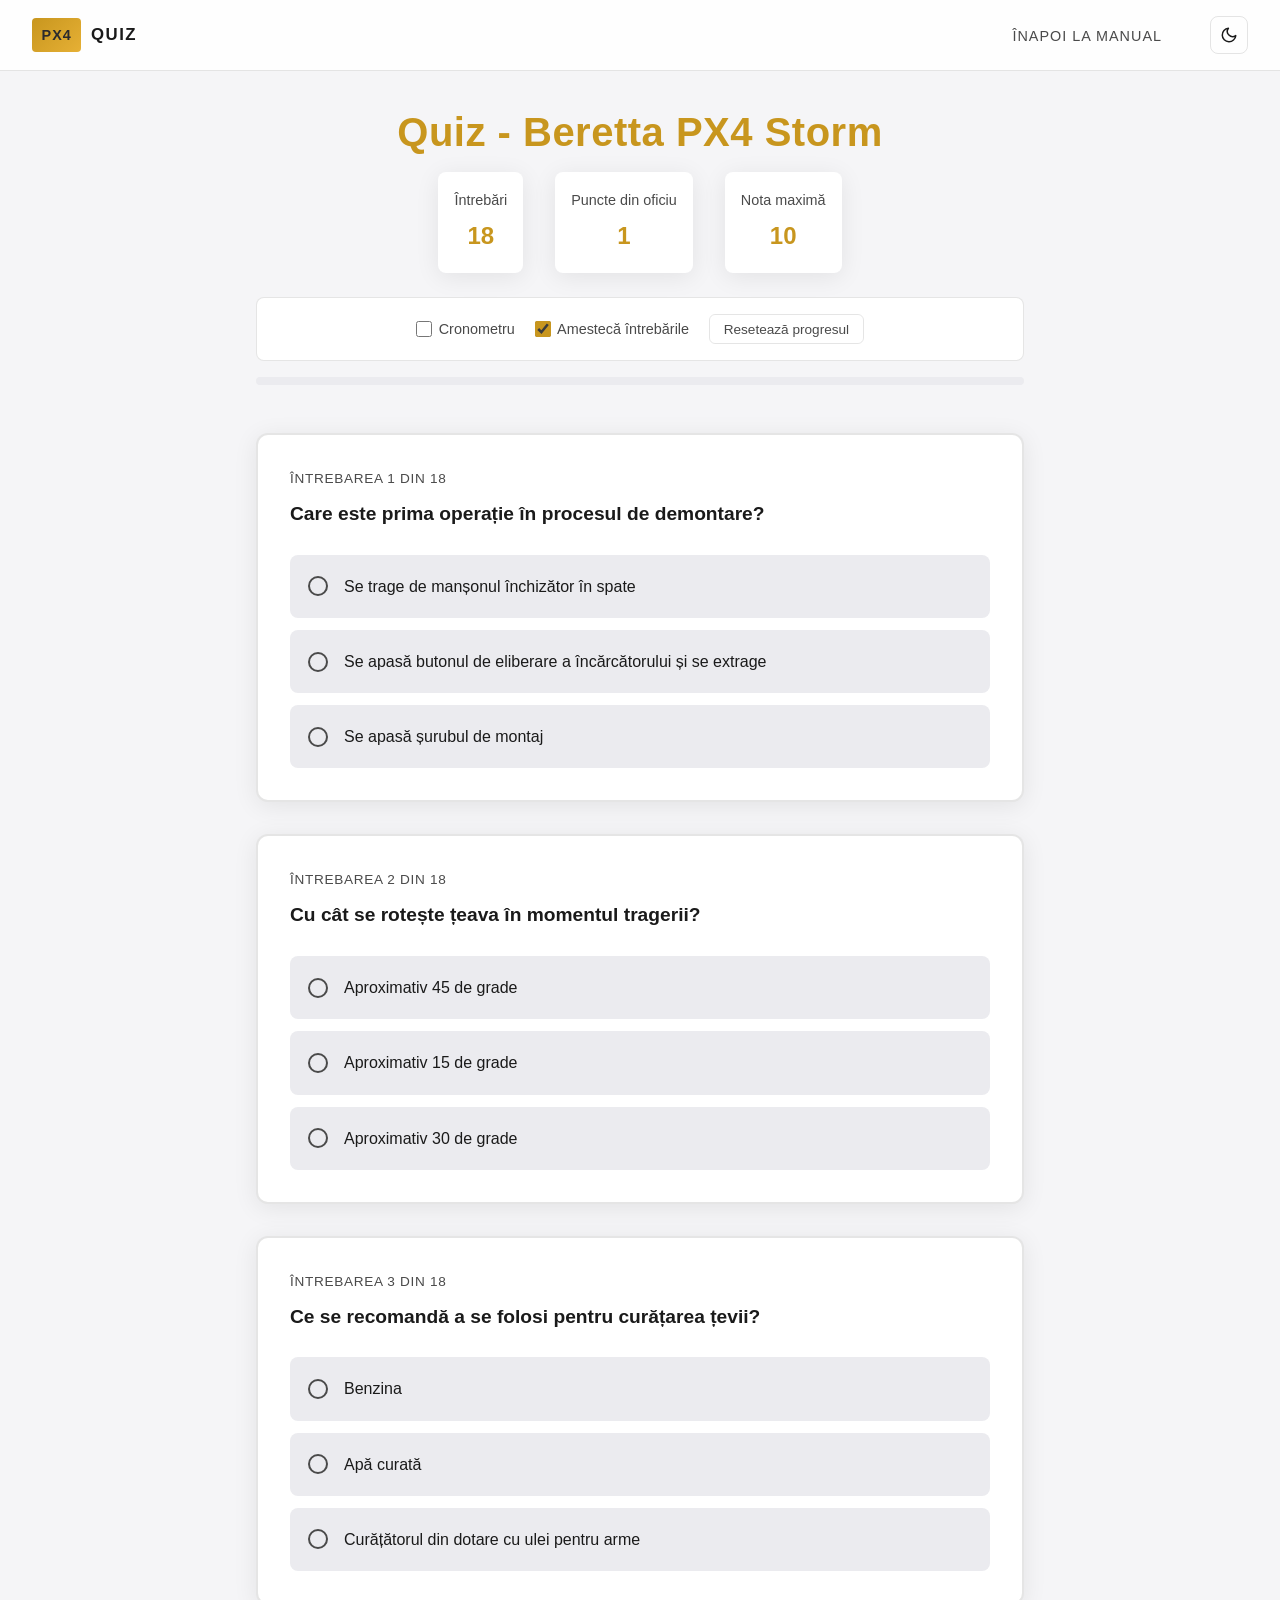
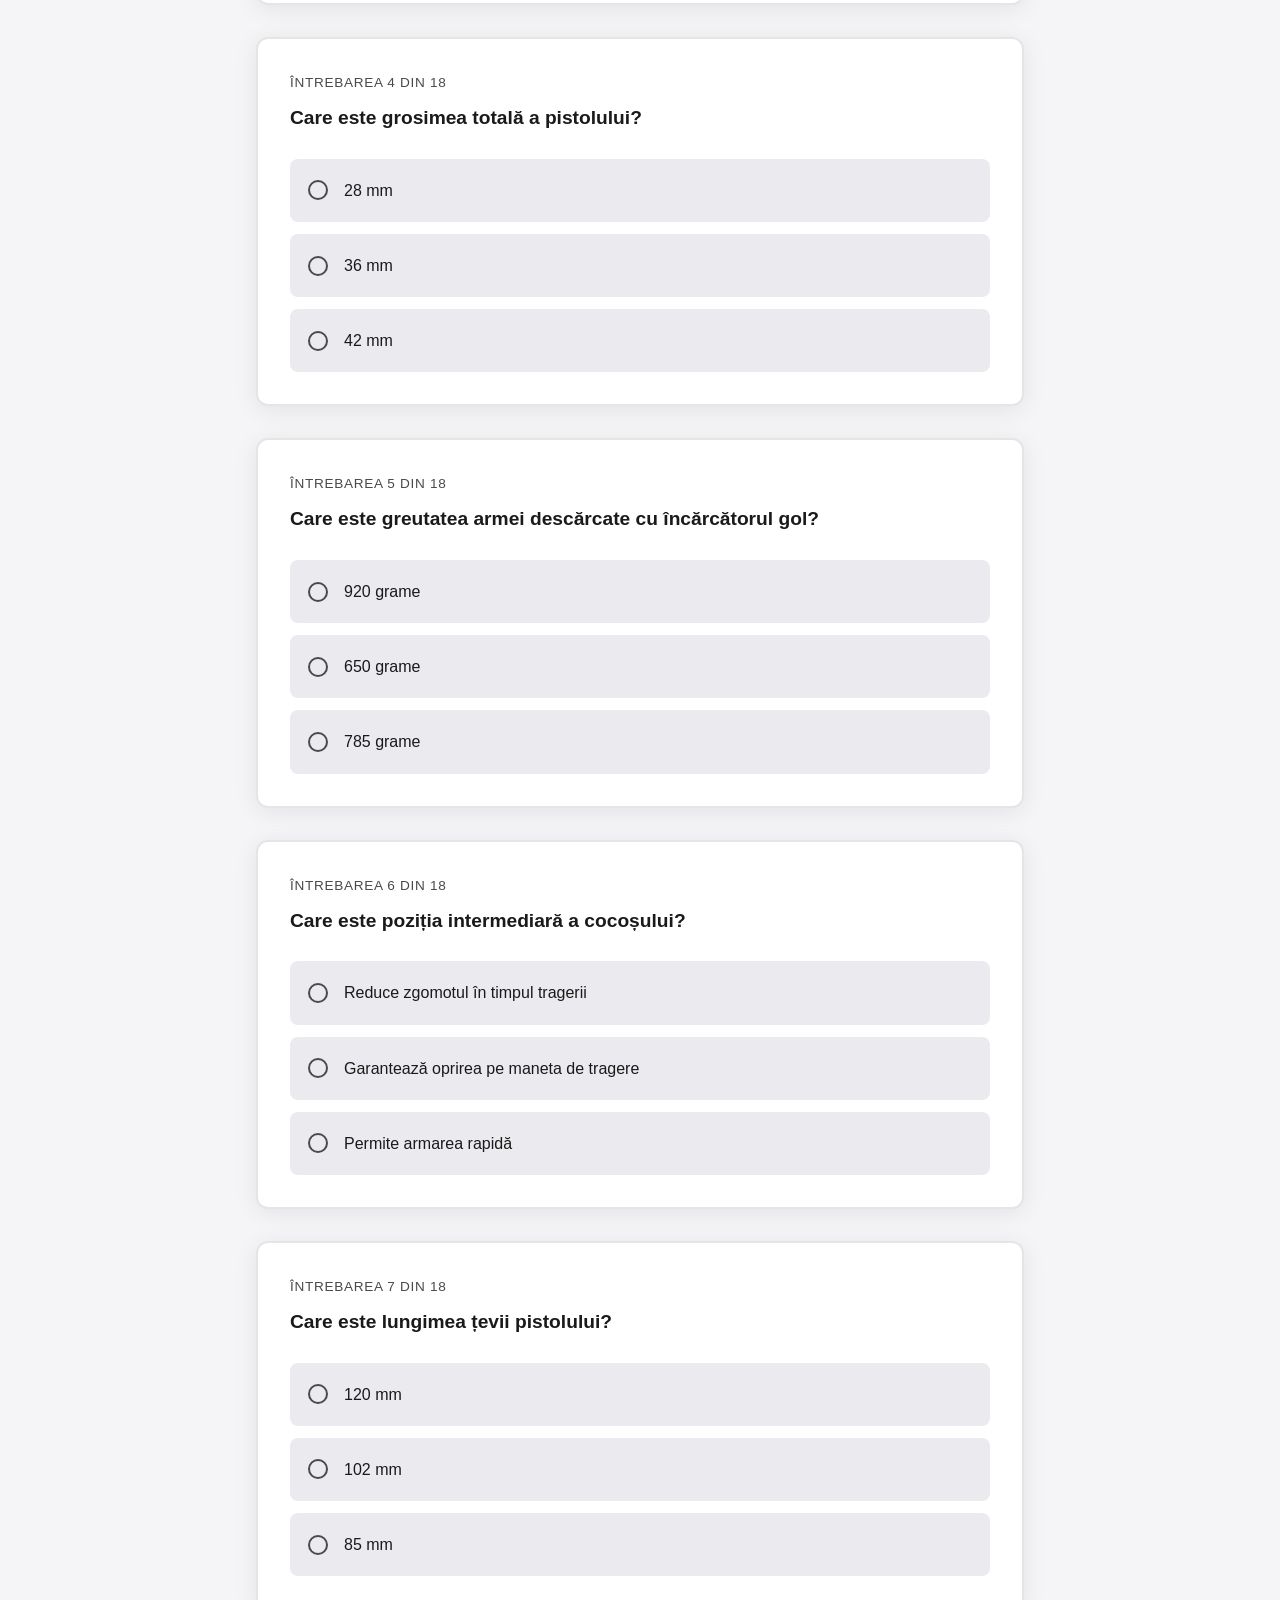
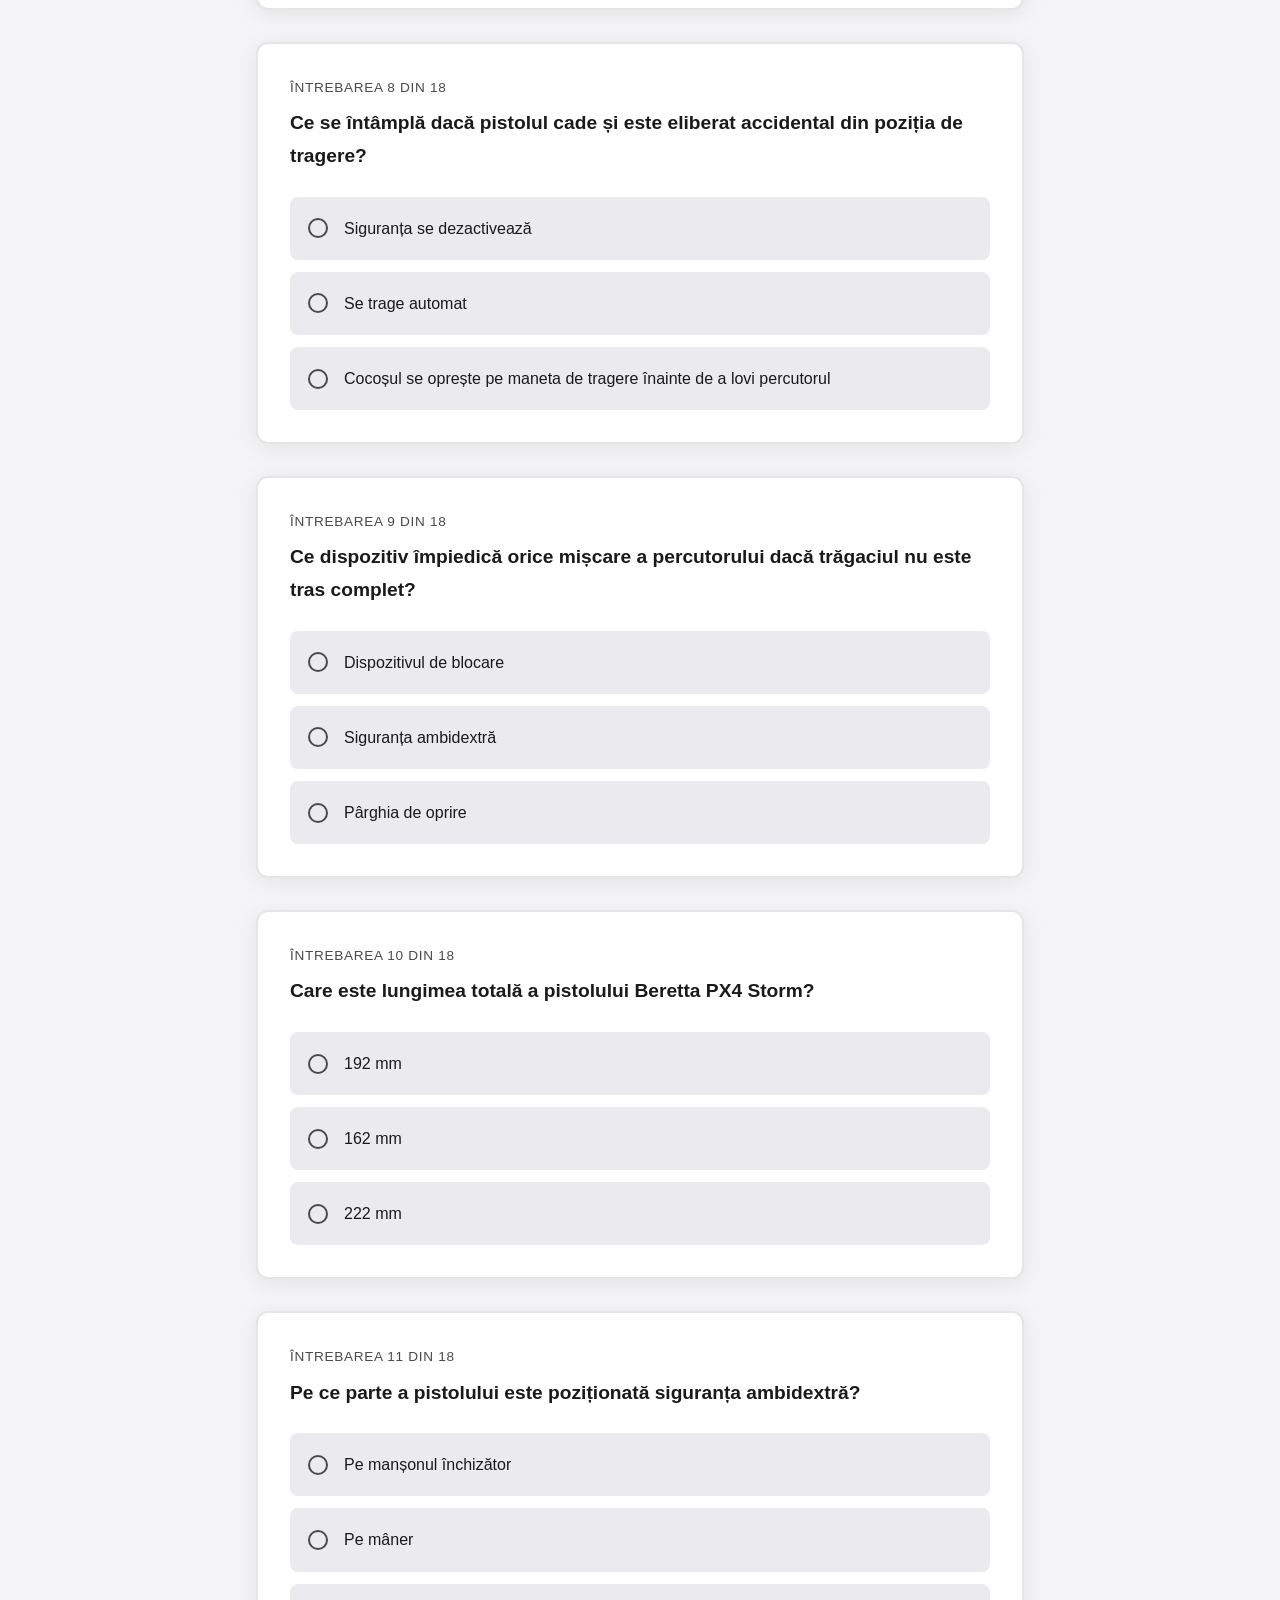
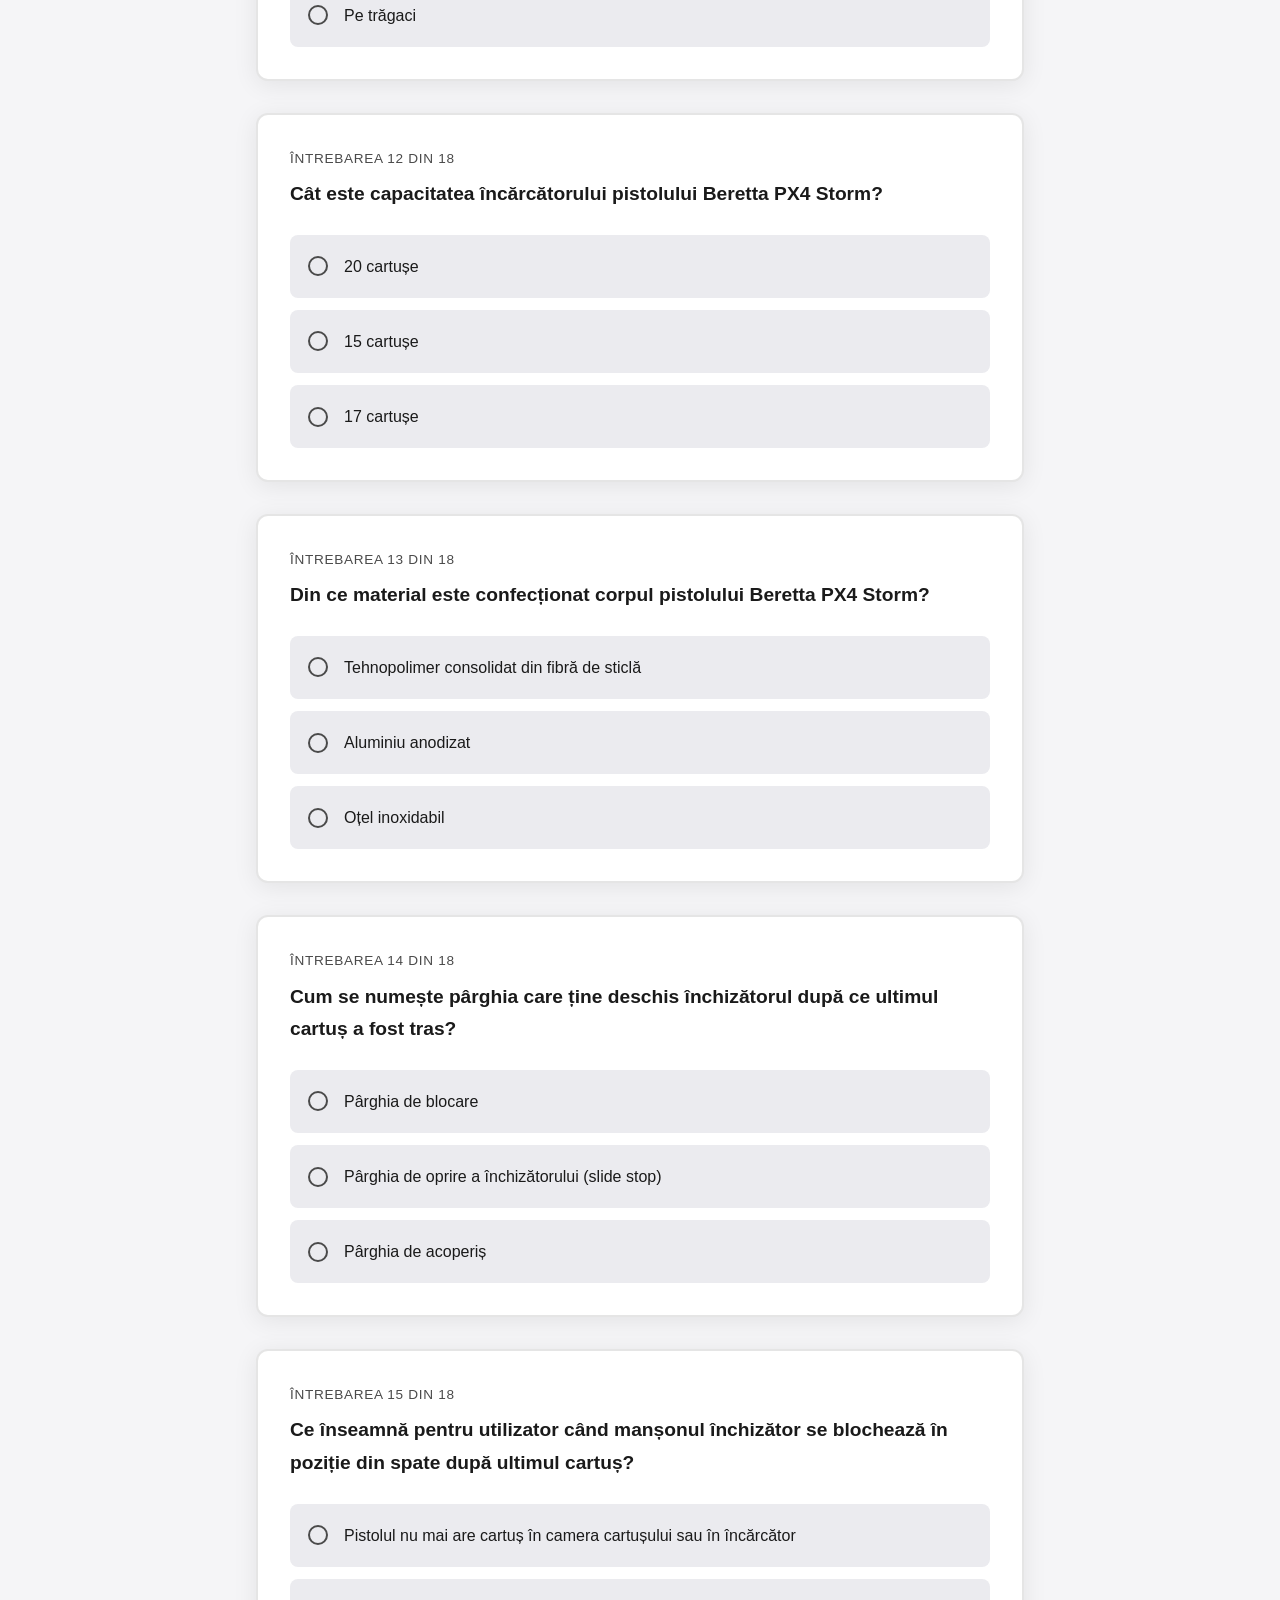
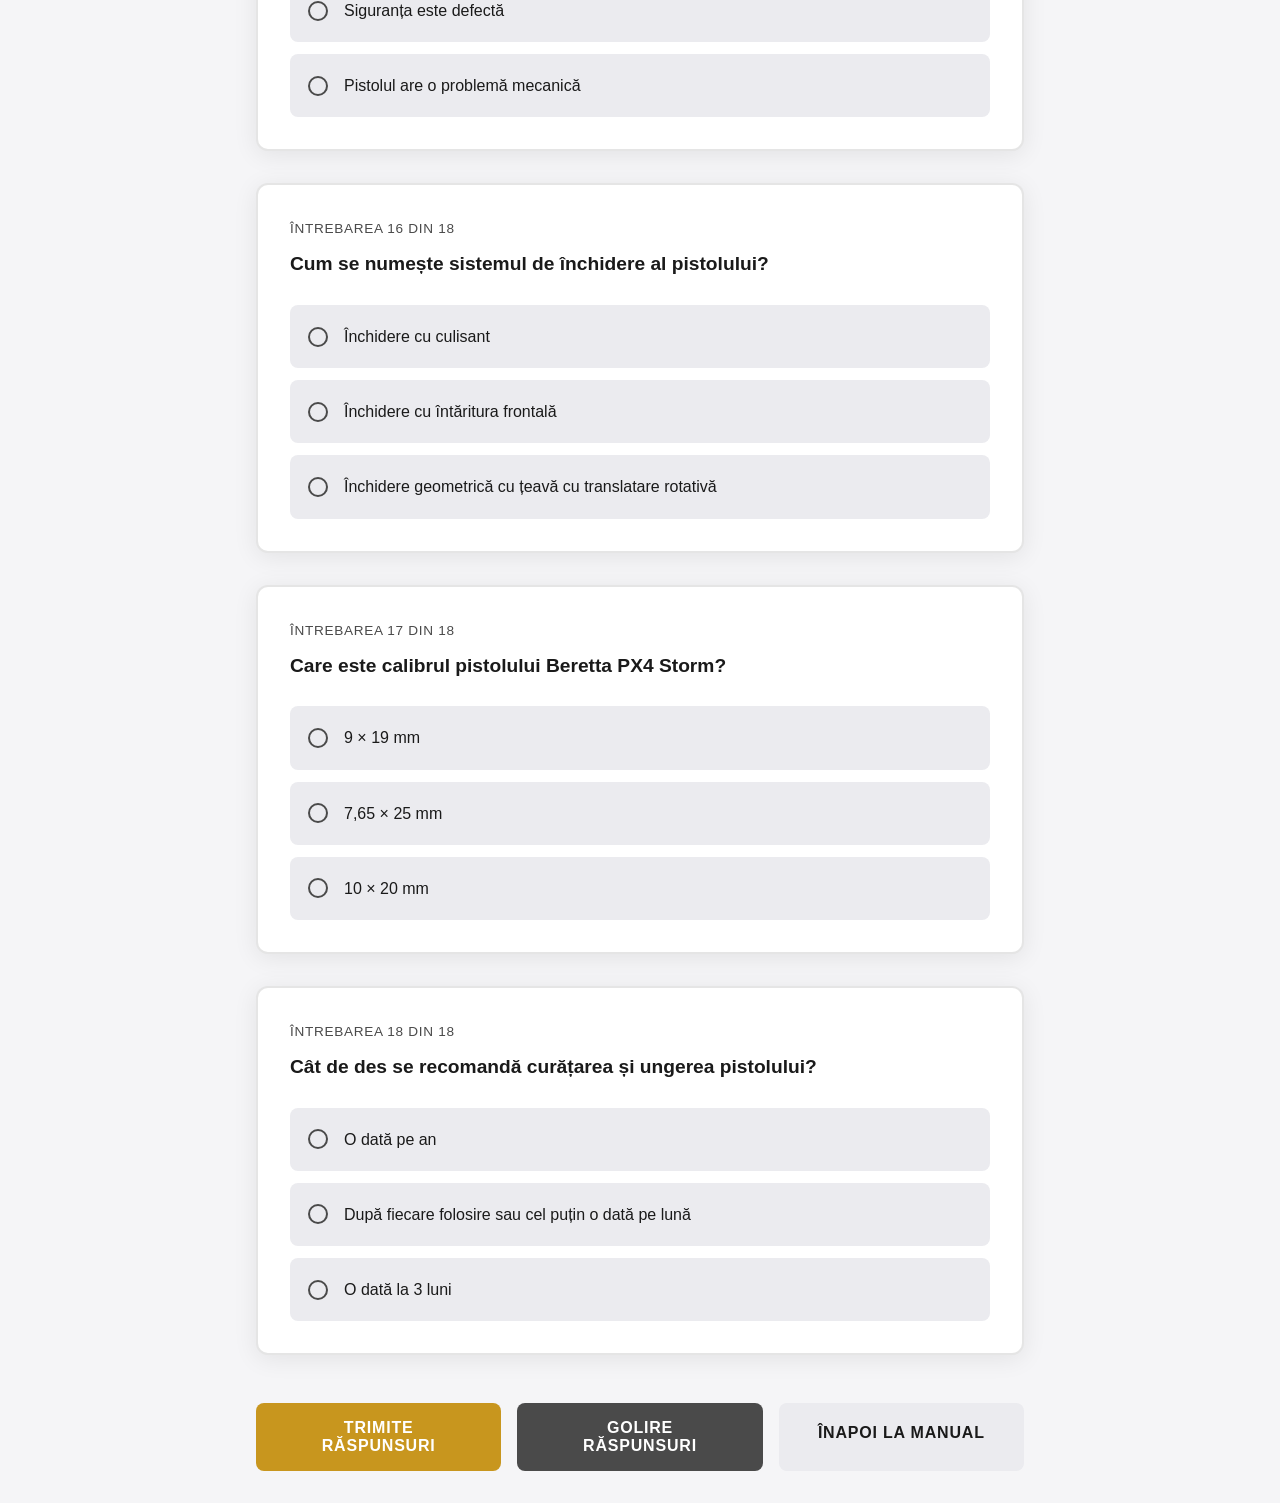
==== commit 05956924: "Add files via upload" ====
--- a/quiz.html
+++ b/quiz.html
@@ -3,11 +3,14 @@
 <head>
     <meta charset="UTF-8">
     <meta name="viewport" content="width=device-width, initial-scale=1.0">
+    <meta name="robots" content="noindex, nofollow, noarchive, nosnippet, noimageindex">
+    <meta name="googlebot" content="noindex, nofollow, noarchive, nosnippet, noimageindex">
+    <meta name="bingbot" content="noindex, nofollow, noarchive, nosnippet, noimageindex">
+    <meta name="yandex" content="noindex, nofollow">
     <title>Quiz - Beretta PX4 Storm</title>
-    <link rel="stylesheet" href="style.css">
-    <link rel="preconnect" href="https://fonts.googleapis.com">
-    <link rel="preconnect" href="https://fonts.gstatic.com" crossorigin>
-    <link href="https://fonts.googleapis.com/css2?family=Inter:wght@300;400;500;600;700;800&family=Oswald:wght@400;500;600;700&display=swap" rel="stylesheet">
+    <link rel="preload" as="font" type="font/woff2" href="fonts/inter-latin.woff2" crossorigin>
+    <link rel="preload" as="font" type="font/woff2" href="fonts/inter-latin-ext.woff2" crossorigin>
+    <link rel="stylesheet" href="style.css?v=2">
     <style>
         .quiz-container {
             max-width: 800px;
@@ -275,30 +278,107 @@
         .quiz-form.hidden {
             display: none;
         }
+
+        .quiz-options {
+            display: flex;
+            justify-content: center;
+            align-items: center;
+            gap: 1.25rem;
+            flex-wrap: wrap;
+            margin: 1.5rem 0 1rem;
+            padding: 1rem;
+            background: var(--bg-card);
+            border: 1px solid var(--border);
+            border-radius: 8px;
+        }
+
+        .quiz-option-label {
+            display: inline-flex;
+            align-items: center;
+            gap: 0.4rem;
+            font-size: 0.9rem;
+            color: var(--text-secondary);
+            cursor: pointer;
+            user-select: none;
+        }
+
+        .quiz-option-label input[type="checkbox"] {
+            width: 16px;
+            height: 16px;
+            accent-color: var(--accent);
+            cursor: pointer;
+        }
+
+        .quiz-option-btn {
+            background: transparent;
+            border: 1px solid var(--border);
+            color: var(--text-secondary);
+            padding: 0.4rem 0.85rem;
+            border-radius: 6px;
+            font-size: 0.85rem;
+            cursor: pointer;
+            transition: all 0.2s ease;
+        }
+
+        .quiz-option-btn:hover {
+            border-color: var(--accent);
+            color: var(--accent);
+        }
+
+        .save-indicator {
+            position: fixed;
+            top: 80px;
+            right: 1rem;
+            background: var(--accent);
+            color: #fff;
+            padding: 0.5rem 1rem;
+            border-radius: 6px;
+            font-size: 0.85rem;
+            opacity: 0;
+            transform: translateY(-10px);
+            transition: opacity 0.3s ease, transform 0.3s ease;
+            pointer-events: none;
+            z-index: 100;
+        }
+
+        .save-indicator.visible {
+            opacity: 1;
+            transform: translateY(0);
+        }
     </style>
 </head>
 <body>
 
+    <a href="#main-content" class="skip-link">Sari la conținut</a>
+
     <!-- NAVIGATION -->
-    <nav class="navbar" id="navbar">
+    <nav class="navbar" id="navbar" aria-label="Navigare principală">
         <div class="nav-container">
             <a href="index.html" class="nav-logo">
                 <span class="logo-mark">PX4</span>
                 <span class="logo-text">Quiz</span>
             </a>
-            <button class="nav-toggle" id="navToggle" aria-label="Meniu">
+            <button class="nav-toggle" id="navToggle" aria-label="Deschide meniul" aria-expanded="false" aria-controls="navMenu">
                 <span></span>
                 <span></span>
                 <span></span>
             </button>
             <ul class="nav-menu" id="navMenu">
                 <li><a href="index.html">Înapoi la manual</a></li>
+                <li>
+                    <button type="button" class="theme-toggle" id="themeToggle" aria-label="Schimbă tema (luminos/întunecat)" title="Schimbă tema">
+                        <svg class="icon-moon" viewBox="0 0 24 24" fill="none" stroke="currentColor" stroke-width="2" aria-hidden="true"><path d="M21 12.79A9 9 0 1 1 11.21 3 7 7 0 0 0 21 12.79z"/></svg>
+                        <svg class="icon-sun" viewBox="0 0 24 24" fill="none" stroke="currentColor" stroke-width="2" aria-hidden="true"><circle cx="12" cy="12" r="5"/><line x1="12" y1="1" x2="12" y2="3"/><line x1="12" y1="21" x2="12" y2="23"/><line x1="4.22" y1="4.22" x2="5.64" y2="5.64"/><line x1="18.36" y1="18.36" x2="19.78" y2="19.78"/><line x1="1" y1="12" x2="3" y2="12"/><line x1="21" y1="12" x2="23" y2="12"/><line x1="4.22" y1="19.78" x2="5.64" y2="18.36"/><line x1="18.36" y1="5.64" x2="19.78" y2="4.22"/></svg>
+                    </button>
+                </li>
             </ul>
         </div>
     </nav>
 
+    <div class="save-indicator" id="saveIndicator" role="status" aria-live="polite">Progres salvat</div>
+
     <!-- QUIZ CONTAINER -->
-    <main class="quiz-container">
+    <main class="quiz-container" id="main-content">
         <div class="quiz-header">
             <h1>Quiz - Beretta PX4 Storm</h1>
             <div class="quiz-info">
@@ -314,6 +394,21 @@
                     <div class="info-label">Nota maximă</div>
                     <div class="info-value">10</div>
                 </div>
+                <div class="info-item" id="timerWrapper" style="display:none;">
+                    <div class="info-label">Timp</div>
+                    <div class="info-value" id="timerDisplay" aria-live="polite">00:00</div>
+                </div>
+            </div>
+            <div class="quiz-options">
+                <label class="quiz-option-label">
+                    <input type="checkbox" id="timerToggle">
+                    <span>Cronometru</span>
+                </label>
+                <label class="quiz-option-label">
+                    <input type="checkbox" id="shuffleToggle" checked>
+                    <span>Amestecă întrebările</span>
+                </label>
+                <button type="button" class="quiz-option-btn" id="clearProgressBtn" title="Șterge progresul salvat">Resetează progresul</button>
             </div>
             <div class="progress-bar">
                 <div class="progress-fill" id="progressFill"></div>
@@ -346,6 +441,6 @@
         </div>
     </main>
 
-    <script src="quiz.js"></script>
+    <script src="quiz.js?v=2" defer></script>
 </body>
 </html>
--- a/style.css
+++ b/style.css
@@ -2,6 +2,120 @@
    BERETTA PX4 STORM — Stylesheet
    Auto dark/light mode based on system preference
    ============================================ */
+
+/* === SELF-HOSTED FONTS (Inter + Oswald, latin + latin-ext) === */
+@font-face {
+    font-family: 'Inter';
+    font-style: normal;
+    font-weight: 400;
+    font-display: swap;
+    src: url(fonts/inter-latin-ext.woff2) format('woff2');
+    unicode-range: U+0100-02BA, U+02BD-02C5, U+02C7-02CC, U+02CE-02D7, U+02DD-02FF, U+0304, U+0308, U+0329, U+1D00-1DBF, U+1E00-1E9F, U+1EF2-1EFF, U+2020, U+20A0-20AB, U+20AD-20C0, U+2113, U+2C60-2C7F, U+A720-A7FF;
+}
+@font-face {
+    font-family: 'Inter';
+    font-style: normal;
+    font-weight: 400;
+    font-display: swap;
+    src: url(fonts/inter-latin.woff2) format('woff2');
+    unicode-range: U+0000-00FF, U+0131, U+0152-0153, U+02BB-02BC, U+02C6, U+02DA, U+02DC, U+0304, U+0308, U+0329, U+2000-206F, U+20AC, U+2122, U+2191, U+2193, U+2212, U+2215, U+FEFF, U+FFFD;
+}
+@font-face {
+    font-family: 'Inter';
+    font-style: normal;
+    font-weight: 500;
+    font-display: swap;
+    src: url(fonts/inter-latin-ext.woff2) format('woff2');
+    unicode-range: U+0100-02BA, U+02BD-02C5, U+02C7-02CC, U+02CE-02D7, U+02DD-02FF, U+0304, U+0308, U+0329, U+1D00-1DBF, U+1E00-1E9F, U+1EF2-1EFF, U+2020, U+20A0-20AB, U+20AD-20C0, U+2113, U+2C60-2C7F, U+A720-A7FF;
+}
+@font-face {
+    font-family: 'Inter';
+    font-style: normal;
+    font-weight: 500;
+    font-display: swap;
+    src: url(fonts/inter-latin.woff2) format('woff2');
+    unicode-range: U+0000-00FF, U+0131, U+0152-0153, U+02BB-02BC, U+02C6, U+02DA, U+02DC, U+0304, U+0308, U+0329, U+2000-206F, U+20AC, U+2122, U+2191, U+2193, U+2212, U+2215, U+FEFF, U+FFFD;
+}
+@font-face {
+    font-family: 'Inter';
+    font-style: normal;
+    font-weight: 600;
+    font-display: swap;
+    src: url(fonts/inter-latin-ext.woff2) format('woff2');
+    unicode-range: U+0100-02BA, U+02BD-02C5, U+02C7-02CC, U+02CE-02D7, U+02DD-02FF, U+0304, U+0308, U+0329, U+1D00-1DBF, U+1E00-1E9F, U+1EF2-1EFF, U+2020, U+20A0-20AB, U+20AD-20C0, U+2113, U+2C60-2C7F, U+A720-A7FF;
+}
+@font-face {
+    font-family: 'Inter';
+    font-style: normal;
+    font-weight: 600;
+    font-display: swap;
+    src: url(fonts/inter-latin.woff2) format('woff2');
+    unicode-range: U+0000-00FF, U+0131, U+0152-0153, U+02BB-02BC, U+02C6, U+02DA, U+02DC, U+0304, U+0308, U+0329, U+2000-206F, U+20AC, U+2122, U+2191, U+2193, U+2212, U+2215, U+FEFF, U+FFFD;
+}
+@font-face {
+    font-family: 'Inter';
+    font-style: normal;
+    font-weight: 700;
+    font-display: swap;
+    src: url(fonts/inter-latin-ext.woff2) format('woff2');
+    unicode-range: U+0100-02BA, U+02BD-02C5, U+02C7-02CC, U+02CE-02D7, U+02DD-02FF, U+0304, U+0308, U+0329, U+1D00-1DBF, U+1E00-1E9F, U+1EF2-1EFF, U+2020, U+20A0-20AB, U+20AD-20C0, U+2113, U+2C60-2C7F, U+A720-A7FF;
+}
+@font-face {
+    font-family: 'Inter';
+    font-style: normal;
+    font-weight: 700;
+    font-display: swap;
+    src: url(fonts/inter-latin.woff2) format('woff2');
+    unicode-range: U+0000-00FF, U+0131, U+0152-0153, U+02BB-02BC, U+02C6, U+02DA, U+02DC, U+0304, U+0308, U+0329, U+2000-206F, U+20AC, U+2122, U+2191, U+2193, U+2212, U+2215, U+FEFF, U+FFFD;
+}
+@font-face {
+    font-family: 'Oswald';
+    font-style: normal;
+    font-weight: 500;
+    font-display: swap;
+    src: url(fonts/oswald-latin-ext.woff2) format('woff2');
+    unicode-range: U+0100-02BA, U+02BD-02C5, U+02C7-02CC, U+02CE-02D7, U+02DD-02FF, U+0304, U+0308, U+0329, U+1D00-1DBF, U+1E00-1E9F, U+1EF2-1EFF, U+2020, U+20A0-20AB, U+20AD-20C0, U+2113, U+2C60-2C7F, U+A720-A7FF;
+}
+@font-face {
+    font-family: 'Oswald';
+    font-style: normal;
+    font-weight: 500;
+    font-display: swap;
+    src: url(fonts/oswald-latin.woff2) format('woff2');
+    unicode-range: U+0000-00FF, U+0131, U+0152-0153, U+02BB-02BC, U+02C6, U+02DA, U+02DC, U+0304, U+0308, U+0329, U+2000-206F, U+20AC, U+2122, U+2191, U+2193, U+2212, U+2215, U+FEFF, U+FFFD;
+}
+@font-face {
+    font-family: 'Oswald';
+    font-style: normal;
+    font-weight: 600;
+    font-display: swap;
+    src: url(fonts/oswald-latin-ext.woff2) format('woff2');
+    unicode-range: U+0100-02BA, U+02BD-02C5, U+02C7-02CC, U+02CE-02D7, U+02DD-02FF, U+0304, U+0308, U+0329, U+1D00-1DBF, U+1E00-1E9F, U+1EF2-1EFF, U+2020, U+20A0-20AB, U+20AD-20C0, U+2113, U+2C60-2C7F, U+A720-A7FF;
+}
+@font-face {
+    font-family: 'Oswald';
+    font-style: normal;
+    font-weight: 600;
+    font-display: swap;
+    src: url(fonts/oswald-latin.woff2) format('woff2');
+    unicode-range: U+0000-00FF, U+0131, U+0152-0153, U+02BB-02BC, U+02C6, U+02DA, U+02DC, U+0304, U+0308, U+0329, U+2000-206F, U+20AC, U+2122, U+2191, U+2193, U+2212, U+2215, U+FEFF, U+FFFD;
+}
+@font-face {
+    font-family: 'Oswald';
+    font-style: normal;
+    font-weight: 700;
+    font-display: swap;
+    src: url(fonts/oswald-latin-ext.woff2) format('woff2');
+    unicode-range: U+0100-02BA, U+02BD-02C5, U+02C7-02CC, U+02CE-02D7, U+02DD-02FF, U+0304, U+0308, U+0329, U+1D00-1DBF, U+1E00-1E9F, U+1EF2-1EFF, U+2020, U+20A0-20AB, U+20AD-20C0, U+2113, U+2C60-2C7F, U+A720-A7FF;
+}
+@font-face {
+    font-family: 'Oswald';
+    font-style: normal;
+    font-weight: 700;
+    font-display: swap;
+    src: url(fonts/oswald-latin.woff2) format('woff2');
+    unicode-range: U+0000-00FF, U+0131, U+0152-0153, U+02BB-02BC, U+02C6, U+02DA, U+02DC, U+0304, U+0308, U+0329, U+2000-206F, U+20AC, U+2122, U+2191, U+2193, U+2212, U+2215, U+FEFF, U+FFFD;
+}
 
 /* === RESET & BASE === */
 *,
@@ -47,9 +161,31 @@
     --gunmetal: #2a2a2e;
 }
 
-/* Auto dark mode based on system */
+/* Dark theme variables (used by both auto and manual dark) */
+:root[data-theme="dark"],
+:root.dark-vars {
+    --bg-primary: #0d0d10;
+    --bg-secondary: #15151a;
+    --bg-alt: #1a1a20;
+    --bg-card: #1c1c22;
+    --text-primary: #e8e8ec;
+    --text-secondary: #b0b0b8;
+    --text-muted: #6a6a72;
+    --accent: #d4a23a;
+    --accent2: #c81e1e;
+    --accent-bright: #f0c14b;
+    --accent-dark: #a0791e;
+    --border: rgba(255, 255, 255, 0.08);
+    --shadow: 0 4px 24px rgba(0, 0, 0, 0.4);
+    --shadow-lg: 0 12px 48px rgba(0, 0, 0, 0.5);
+    --nav-bg: rgba(13, 13, 16, 0.85);
+    --hero-overlay: linear-gradient(135deg, rgba(13, 13, 16, 0.95), rgba(26, 26, 32, 0.85));
+    --gunmetal: #0a0a0d;
+}
+
+/* Auto dark mode based on system, only if user hasn't manually picked a theme */
 @media (prefers-color-scheme: dark) {
-    :root {
+    :root:not([data-theme="light"]):not([data-theme="dark"]) {
         --bg-primary: #0d0d10;
         --bg-secondary: #15151a;
         --bg-alt: #1a1a20;
@@ -70,6 +206,81 @@
     }
 }
 
+/* Reduced motion support — disable animations and smooth scroll for users who prefer it */
+@media (prefers-reduced-motion: reduce) {
+    *,
+    *::before,
+    *::after {
+        animation-duration: 0.01ms !important;
+        animation-iteration-count: 1 !important;
+        transition-duration: 0.01ms !important;
+        scroll-behavior: auto !important;
+    }
+    html {
+        scroll-behavior: auto;
+    }
+}
+
+/* Skip to content link — hidden until focused via keyboard */
+.skip-link {
+    position: absolute;
+    top: -100px;
+    left: 1rem;
+    z-index: 9999;
+    padding: 0.75rem 1.25rem;
+    background: var(--accent);
+    color: #fff;
+    font-weight: 600;
+    text-decoration: none;
+    border-radius: 0 0 8px 8px;
+    transition: top 0.2s ease;
+}
+
+.skip-link:focus {
+    top: 0;
+    color: #fff;
+    outline: 3px solid var(--accent-bright);
+    outline-offset: 2px;
+}
+
+/* === THEME TOGGLE BUTTON === */
+.theme-toggle {
+    background: transparent;
+    border: 1px solid var(--border);
+    border-radius: 8px;
+    width: 38px;
+    height: 38px;
+    display: inline-flex;
+    align-items: center;
+    justify-content: center;
+    cursor: pointer;
+    color: var(--text-primary);
+    transition: background 0.2s ease, border-color 0.2s ease, transform 0.2s ease;
+    margin-left: 1rem;
+}
+
+.theme-toggle:hover {
+    background: var(--bg-alt);
+    border-color: var(--accent);
+    transform: rotate(15deg);
+}
+
+.theme-toggle svg {
+    width: 18px;
+    height: 18px;
+    stroke-linecap: round;
+    stroke-linejoin: round;
+}
+
+.theme-toggle .icon-sun { display: none; }
+.theme-toggle .icon-moon { display: block; }
+:root[data-theme="dark"] .theme-toggle .icon-sun { display: block; }
+:root[data-theme="dark"] .theme-toggle .icon-moon { display: none; }
+@media (prefers-color-scheme: dark) {
+    :root:not([data-theme="light"]):not([data-theme="dark"]) .theme-toggle .icon-sun { display: block; }
+    :root:not([data-theme="light"]):not([data-theme="dark"]) .theme-toggle .icon-moon { display: none; }
+}
+
 /* === TYPOGRAPHY === */
 h1, h2, h3, h4 {
     font-family: 'Oswald', 'Inter', sans-serif;
@@ -354,6 +565,8 @@
 .hero-cta svg {
     width: 16px;
     height: 16px;
+    stroke-linecap: round;
+    stroke-linejoin: round;
     animation: bounce 2s infinite;
 }
 
@@ -752,6 +965,8 @@
     height: 28px;
     color: var(--accent);
     flex-shrink: 0;
+    stroke-linecap: round;
+    stroke-linejoin: round;
 }
 
 .warning-box p {
@@ -934,9 +1149,20 @@
 
 .footer-content {
     display: grid;
-    grid-template-columns: 2fr 1fr;
+    grid-template-columns: 1fr;
     gap: 4rem;
     margin-bottom: 2rem;
+}
+
+.footer-section ul li a {
+    color: var(--accent);
+    text-decoration: none;
+    border-bottom: 1px solid transparent;
+    transition: border-color 0.2s ease;
+}
+
+.footer-section ul li a:hover {
+    border-bottom-color: var(--accent);
 }
 
 .footer-section h4 {
@@ -1187,6 +1413,167 @@
         padding: 0.8rem 1.5rem;
         font-size: 0.95rem;
     }
+
+    .videos-grid {
+        grid-template-columns: 1fr;
+    }
+
+    .sketchfab-embed-wrapper {
+        height: 400px;
+    }
+}
+
+/* === TIMELINE IMAGES === */
+.timeline-image {
+    display: block;
+    width: 100%;
+    max-width: 380px;
+    height: auto;
+    border-radius: 10px;
+    margin: 0 auto 1.25rem auto;
+    border: 2px solid var(--border);
+    box-shadow: var(--shadow);
+    transition: transform 0.3s ease, box-shadow 0.3s ease;
+}
+
+.timeline-content {
+    text-align: center;
+}
+
+.timeline-content p {
+    text-align: left;
+}
+
+.timeline-image:hover {
+    transform: scale(1.02);
+    box-shadow: var(--shadow-lg);
+}
+
+.final-disassembly {
+    margin-top: 3rem;
+    text-align: center;
+    padding: 2rem;
+    background: var(--bg-card);
+    border-radius: 12px;
+    box-shadow: var(--shadow);
+    border: 2px solid var(--border);
+}
+
+.final-disassembly .subsection-title {
+    margin-bottom: 1.5rem;
+}
+
+.final-image {
+    width: 100%;
+    max-width: 600px;
+    height: auto;
+    border-radius: 10px;
+    border: 2px solid var(--border);
+    box-shadow: var(--shadow);
+}
+
+/* === MULTIMEDIA SECTION === */
+.videos-grid {
+    display: grid;
+    grid-template-columns: repeat(auto-fit, minmax(320px, 1fr));
+    gap: 2rem;
+    margin: 2rem 0;
+}
+
+.video-card {
+    background: var(--bg-card);
+    border-radius: 12px;
+    overflow: hidden;
+    box-shadow: var(--shadow);
+    transition: all 0.3s ease;
+    border: 2px solid var(--border);
+}
+
+.video-card:hover {
+    transform: translateY(-4px);
+    box-shadow: var(--shadow-lg);
+    border-color: var(--accent);
+}
+
+.video-wrapper {
+    position: relative;
+    width: 100%;
+    aspect-ratio: 16 / 9;
+    background: #000;
+    overflow: hidden;
+}
+
+.video-wrapper iframe {
+    position: absolute;
+    top: 0;
+    left: 0;
+    width: 100%;
+    height: 100%;
+    border: none;
+}
+
+.video-title {
+    padding: 1rem 1.25rem;
+    font-size: 1rem;
+    font-weight: 600;
+    color: var(--text-primary);
+    margin: 0;
+    text-align: center;
+    font-family: 'Inter', sans-serif;
+    letter-spacing: 0.02em;
+}
+
+.model-3d-container {
+    background: var(--bg-card);
+    border-radius: 12px;
+    overflow: hidden;
+    box-shadow: var(--shadow);
+    margin: 2rem 0;
+}
+
+.model-3d-tip {
+    display: flex;
+    align-items: center;
+    gap: 1rem;
+    margin-top: 1.5rem;
+    padding: 1rem 1.5rem;
+    background: var(--bg-alt);
+    border-left: 4px solid var(--accent);
+    border-radius: 8px;
+}
+
+.model-3d-tip svg {
+    width: 24px;
+    height: 24px;
+    stroke: var(--accent);
+    flex-shrink: 0;
+    stroke-linecap: round;
+    stroke-linejoin: round;
+}
+
+.model-3d-tip p {
+    margin: 0;
+    color: var(--text-secondary);
+    font-size: 0.95rem;
+    line-height: 1.5;
+}
+
+.model-3d-tip strong {
+    color: var(--text-primary);
+}
+
+.sketchfab-embed-wrapper {
+    width: 100%;
+    height: 600px;
+    border-radius: 12px;
+    overflow: hidden;
+}
+
+.sketchfab-embed-wrapper iframe {
+    width: 100%;
+    height: 100%;
+    border: none;
+    border-radius: 12px;
 }
 
 /* === TEST CTA SECTION === */
@@ -1242,5 +1629,180 @@
     }
 }
 
+:root[data-theme="dark"] .test-cta {
+    background: linear-gradient(135deg, var(--accent-dark), var(--accent));
+}
+
 @media (max-width: 768px) {
 }
+
+/* === PRINT STYLES === */
+@media print {
+    @page {
+        margin: 1.5cm;
+    }
+
+    *,
+    *::before,
+    *::after {
+        background: transparent !important;
+        color: #000 !important;
+        box-shadow: none !important;
+        text-shadow: none !important;
+    }
+
+    body {
+        font-family: Georgia, 'Times New Roman', serif;
+        font-size: 11pt;
+        line-height: 1.5;
+        color: #000;
+        background: #fff;
+    }
+
+    /* Hide interactive / non-printable elements */
+    .navbar,
+    .skip-link,
+    .theme-toggle,
+    .nav-toggle,
+    .hero-cta,
+    .test-cta,
+    #model-3d,
+    #videos,
+    .model-3d-tip,
+    .montage-note + *,
+    iframe,
+    video {
+        display: none !important;
+    }
+
+    /* Hero — show only the title and subtitle */
+    .hero {
+        min-height: auto;
+        padding: 0 0 1cm 0;
+        page-break-after: avoid;
+    }
+    .hero-bg,
+    .hero-image {
+        display: none !important;
+    }
+    .hero-content {
+        display: block;
+        padding: 0;
+    }
+    .hero-title {
+        font-size: 24pt;
+        margin: 0 0 0.5cm 0;
+        color: #000 !important;
+    }
+    .hero-title .accent { color: #000 !important; }
+    .hero-subtitle {
+        font-size: 12pt;
+        font-style: italic;
+    }
+    .hero-tag,
+    .hero-stats { display: none !important; }
+
+    /* Sections */
+    section {
+        page-break-inside: avoid;
+        padding: 0.5cm 0;
+        background: none !important;
+    }
+
+    h2.section-title {
+        font-size: 16pt;
+        font-weight: bold;
+        border-bottom: 2pt solid #000;
+        padding-bottom: 0.2cm;
+        margin: 0.6cm 0 0.4cm 0;
+        page-break-after: avoid;
+    }
+
+    h3 {
+        font-size: 13pt;
+        page-break-after: avoid;
+    }
+
+    p {
+        orphans: 3;
+        widows: 3;
+    }
+
+    img {
+        max-width: 100% !important;
+        height: auto !important;
+        page-break-inside: avoid;
+    }
+
+    /* Spec cards as a clean table */
+    .specs-grid {
+        display: block !important;
+    }
+    .spec-card {
+        display: flex;
+        justify-content: space-between;
+        border-bottom: 1pt dotted #555;
+        padding: 0.15cm 0;
+        page-break-inside: avoid;
+    }
+    .spec-label {
+        font-weight: normal;
+    }
+    .spec-value {
+        font-weight: bold;
+    }
+
+    /* Components list */
+    .components-layout { display: block; }
+    .parts-list { columns: 2; }
+    .parts-list li {
+        page-break-inside: avoid;
+        padding: 0.1cm 0;
+    }
+    .image-overlay-wrapper .part-marker { display: none !important; }
+
+    /* Timeline */
+    .timeline-item {
+        page-break-inside: avoid;
+        margin-bottom: 0.4cm;
+    }
+    .timeline-marker {
+        display: inline-block;
+        font-weight: bold;
+    }
+
+    /* Warning boxes — visible borders for print */
+    .warning-box {
+        border: 1pt solid #000 !important;
+        padding: 0.3cm;
+        page-break-inside: avoid;
+    }
+    .warning-box svg { display: none; }
+
+    /* Footer / bibliography */
+    .footer {
+        border-top: 1pt solid #000;
+        margin-top: 0.5cm;
+        padding-top: 0.3cm;
+    }
+    .footer-section ul li a {
+        color: #000 !important;
+        text-decoration: none;
+    }
+    .footer-section ul li a::after {
+        content: " (" attr(href) ")";
+        font-size: 9pt;
+        color: #555 !important;
+    }
+
+    /* Disable reveal animation hiding on print */
+    .reveal {
+        opacity: 1 !important;
+        transform: none !important;
+    }
+
+    a {
+        color: #000 !important;
+        text-decoration: none;
+    }
+}
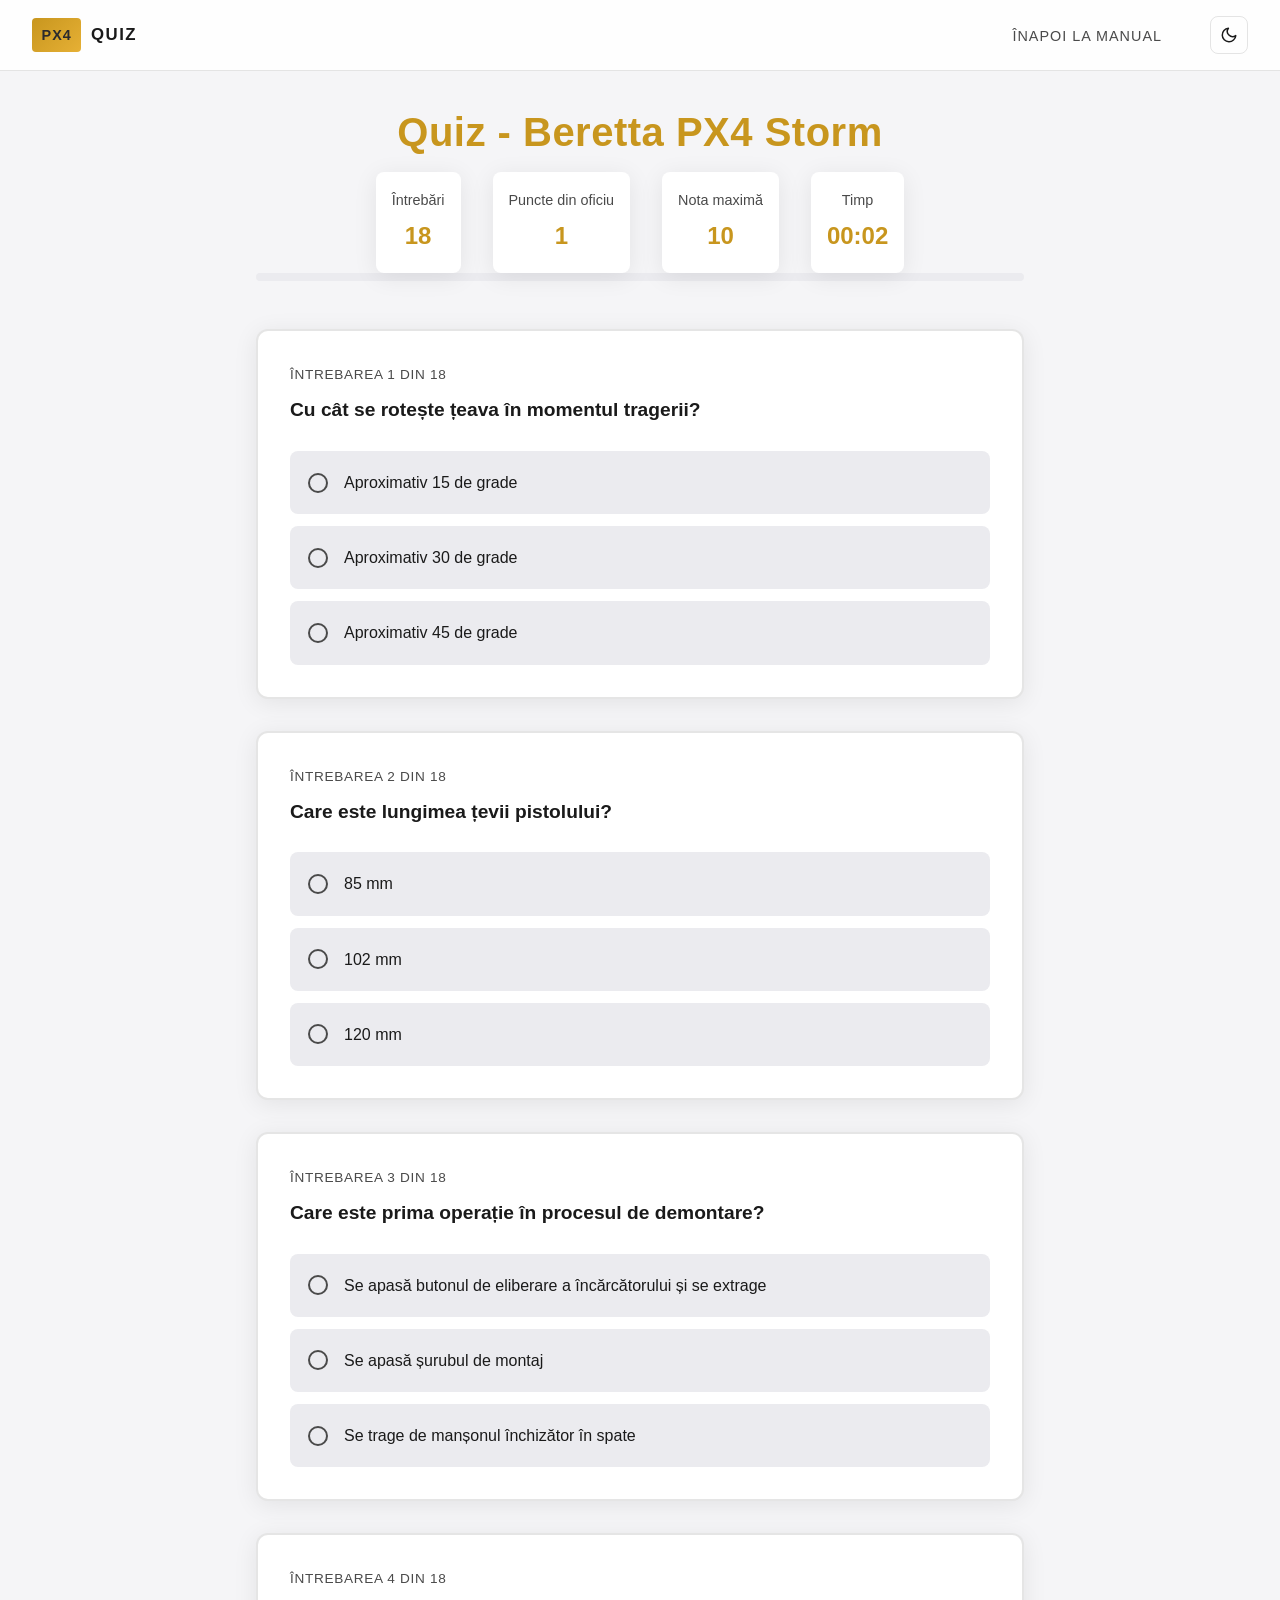
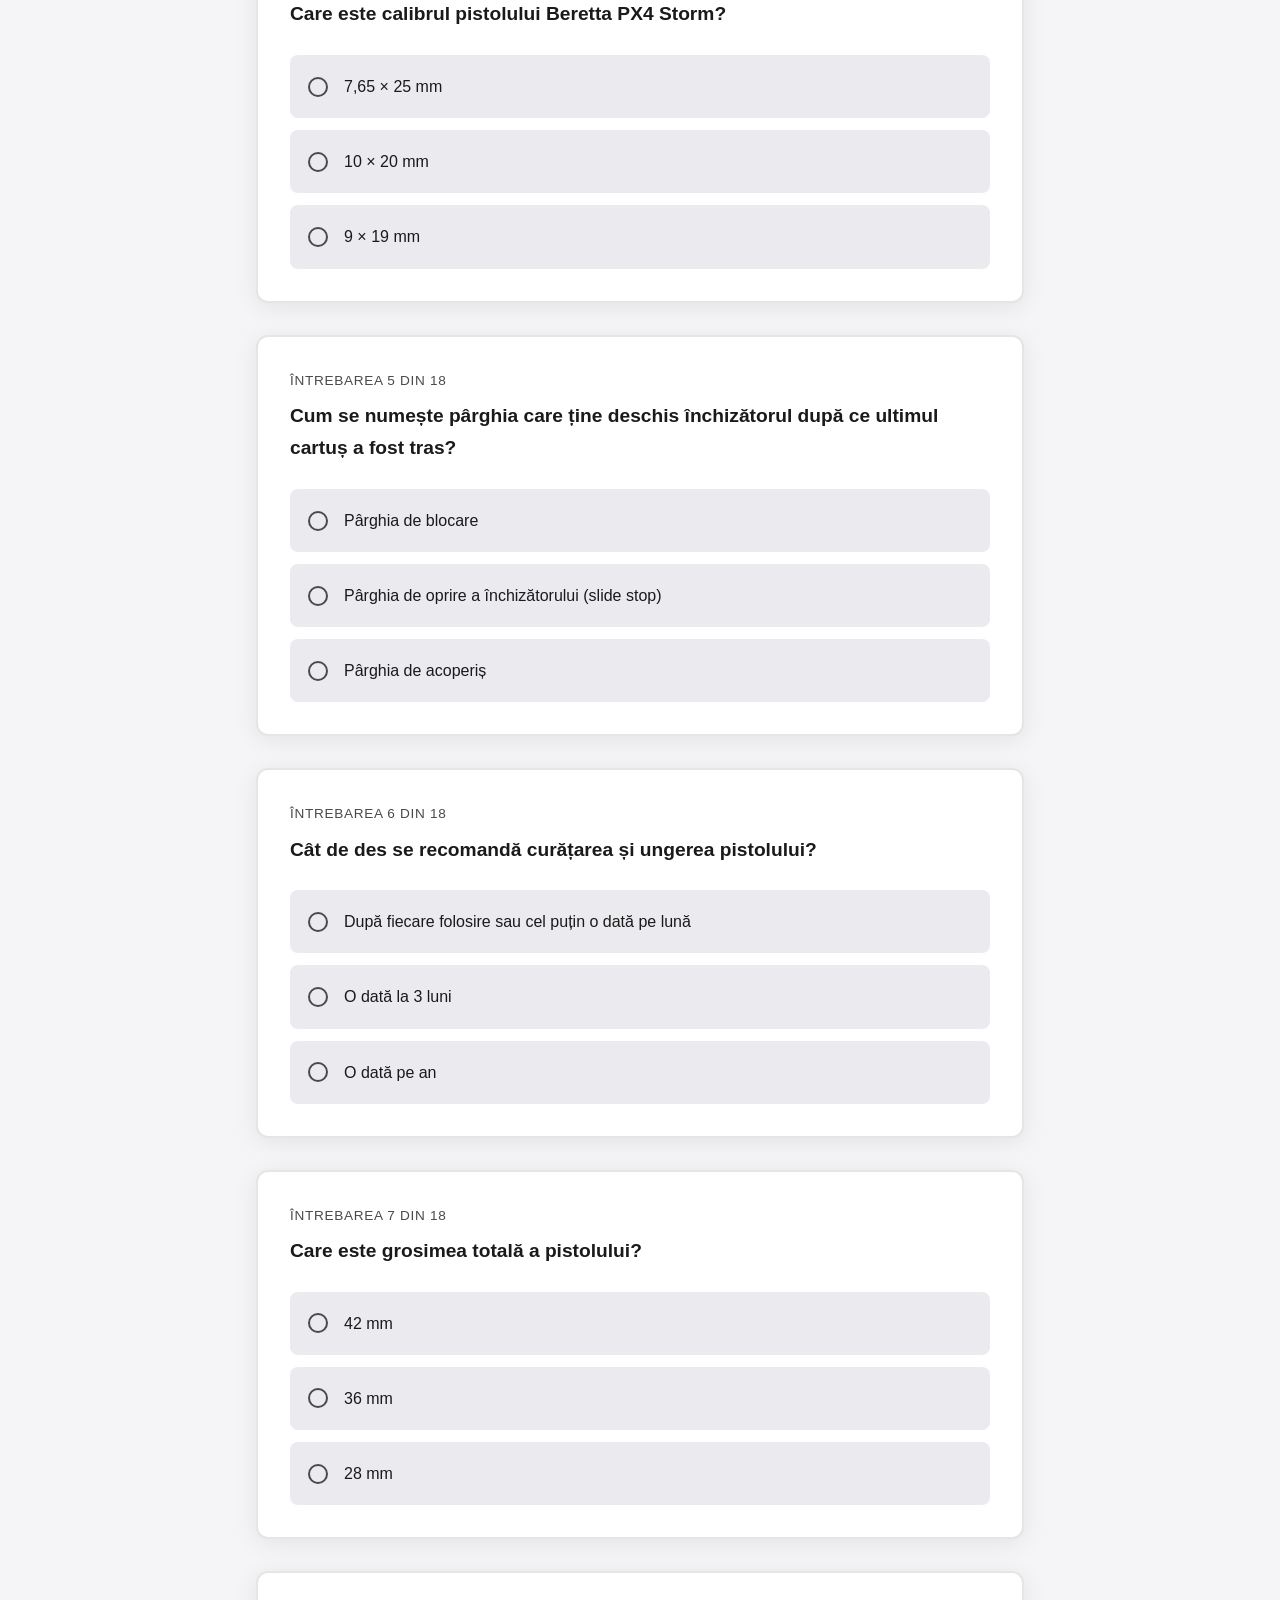
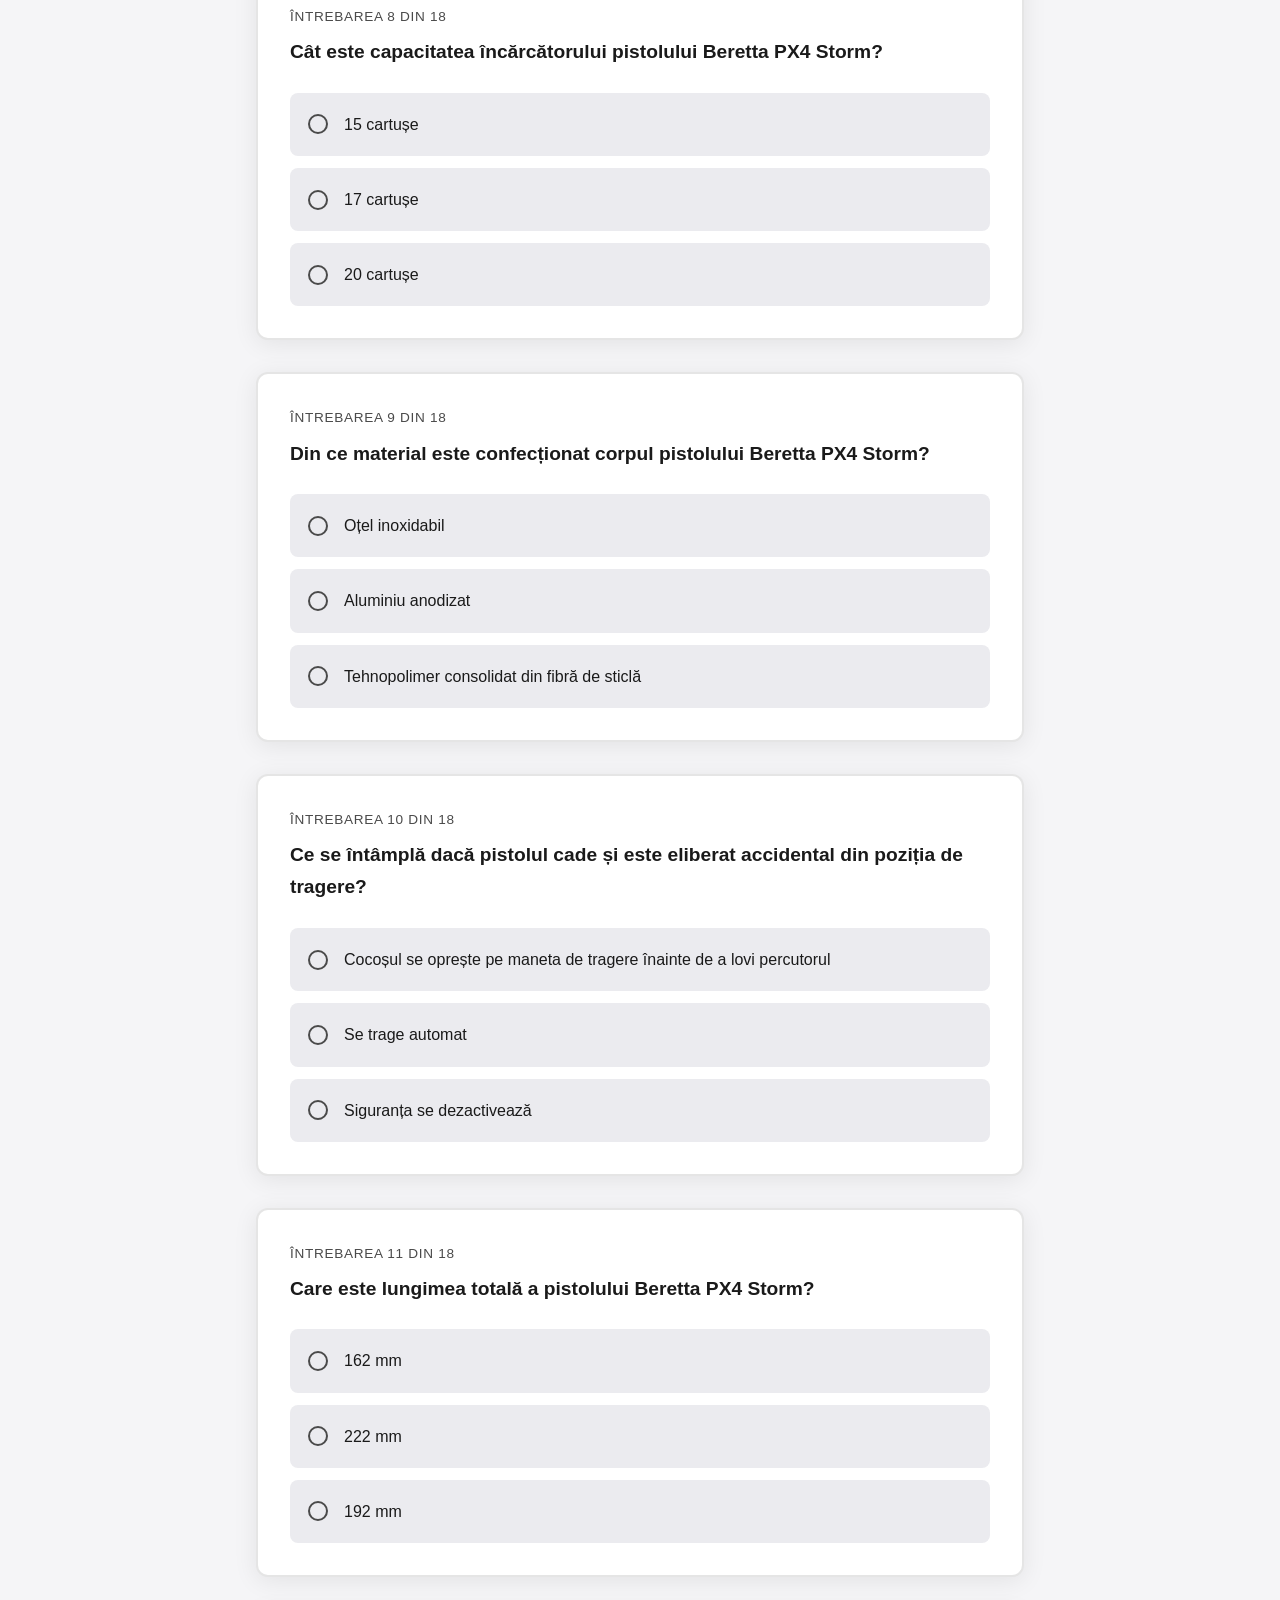
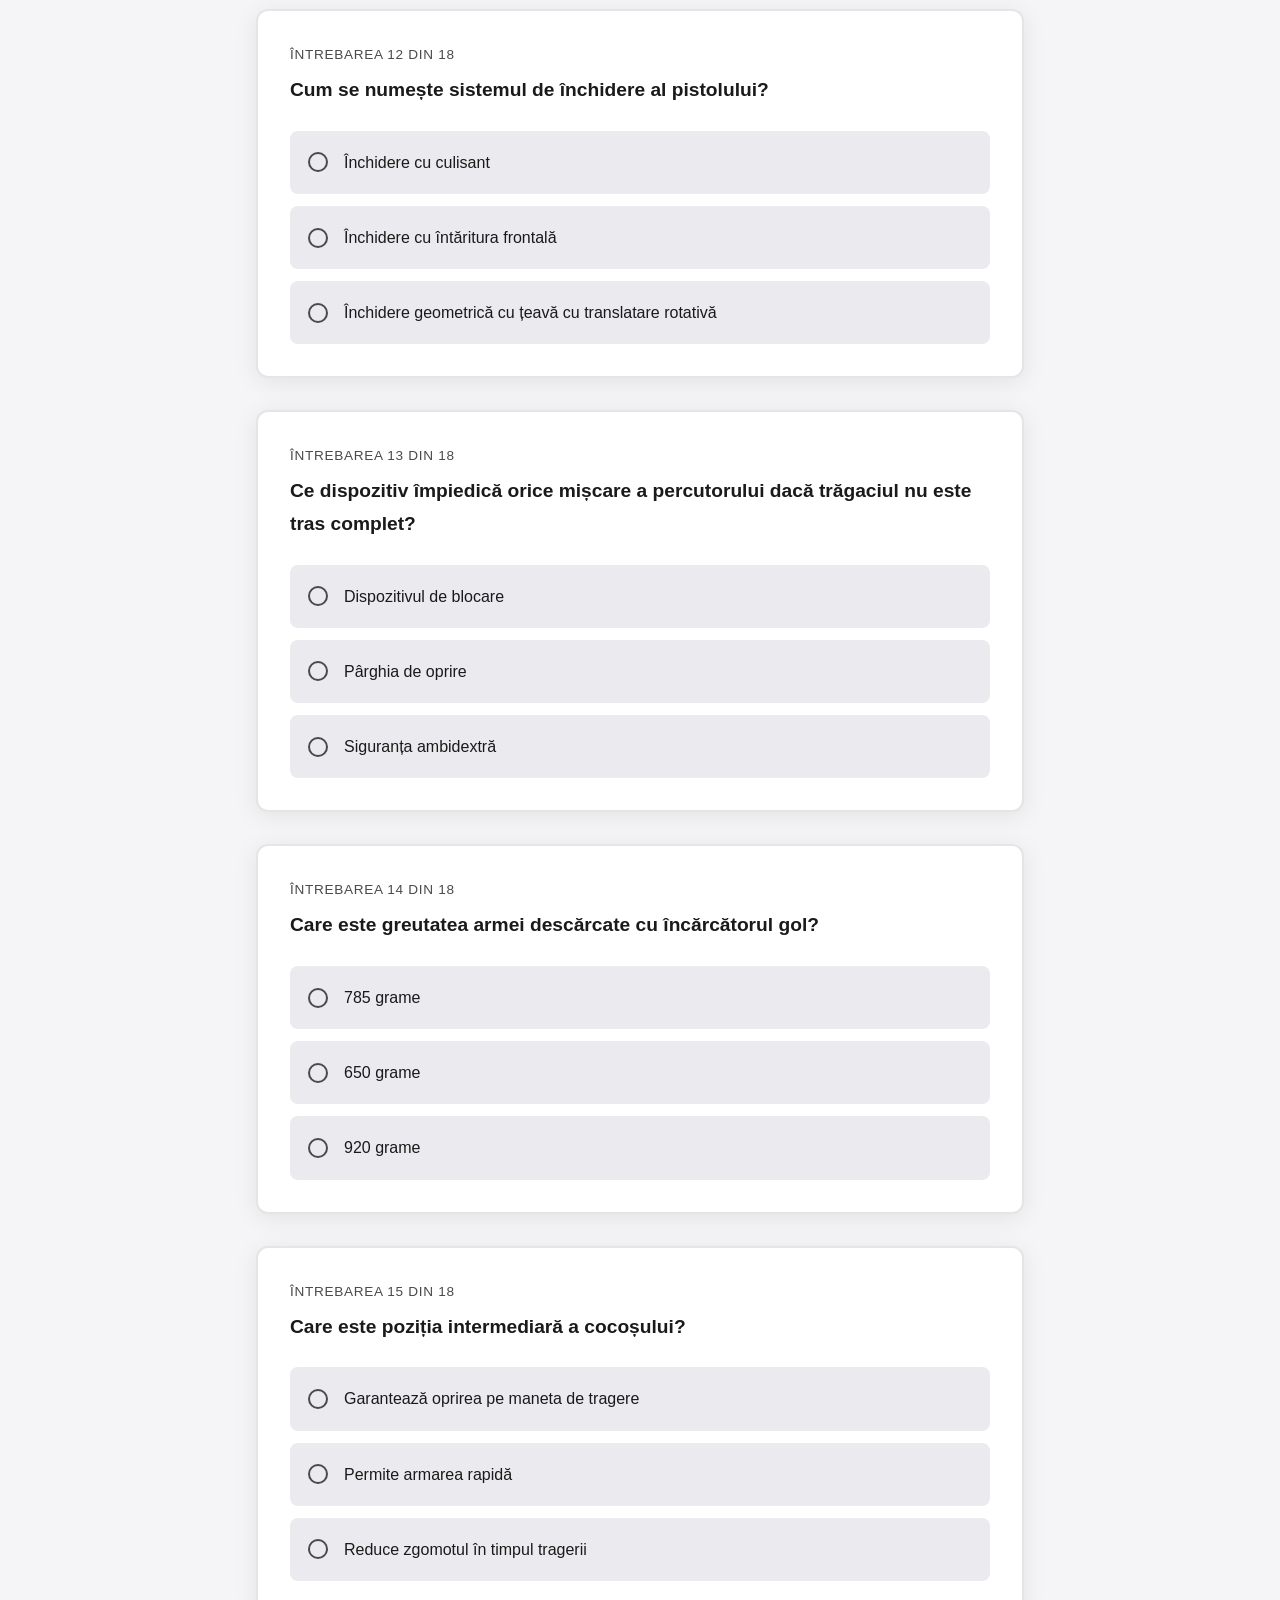
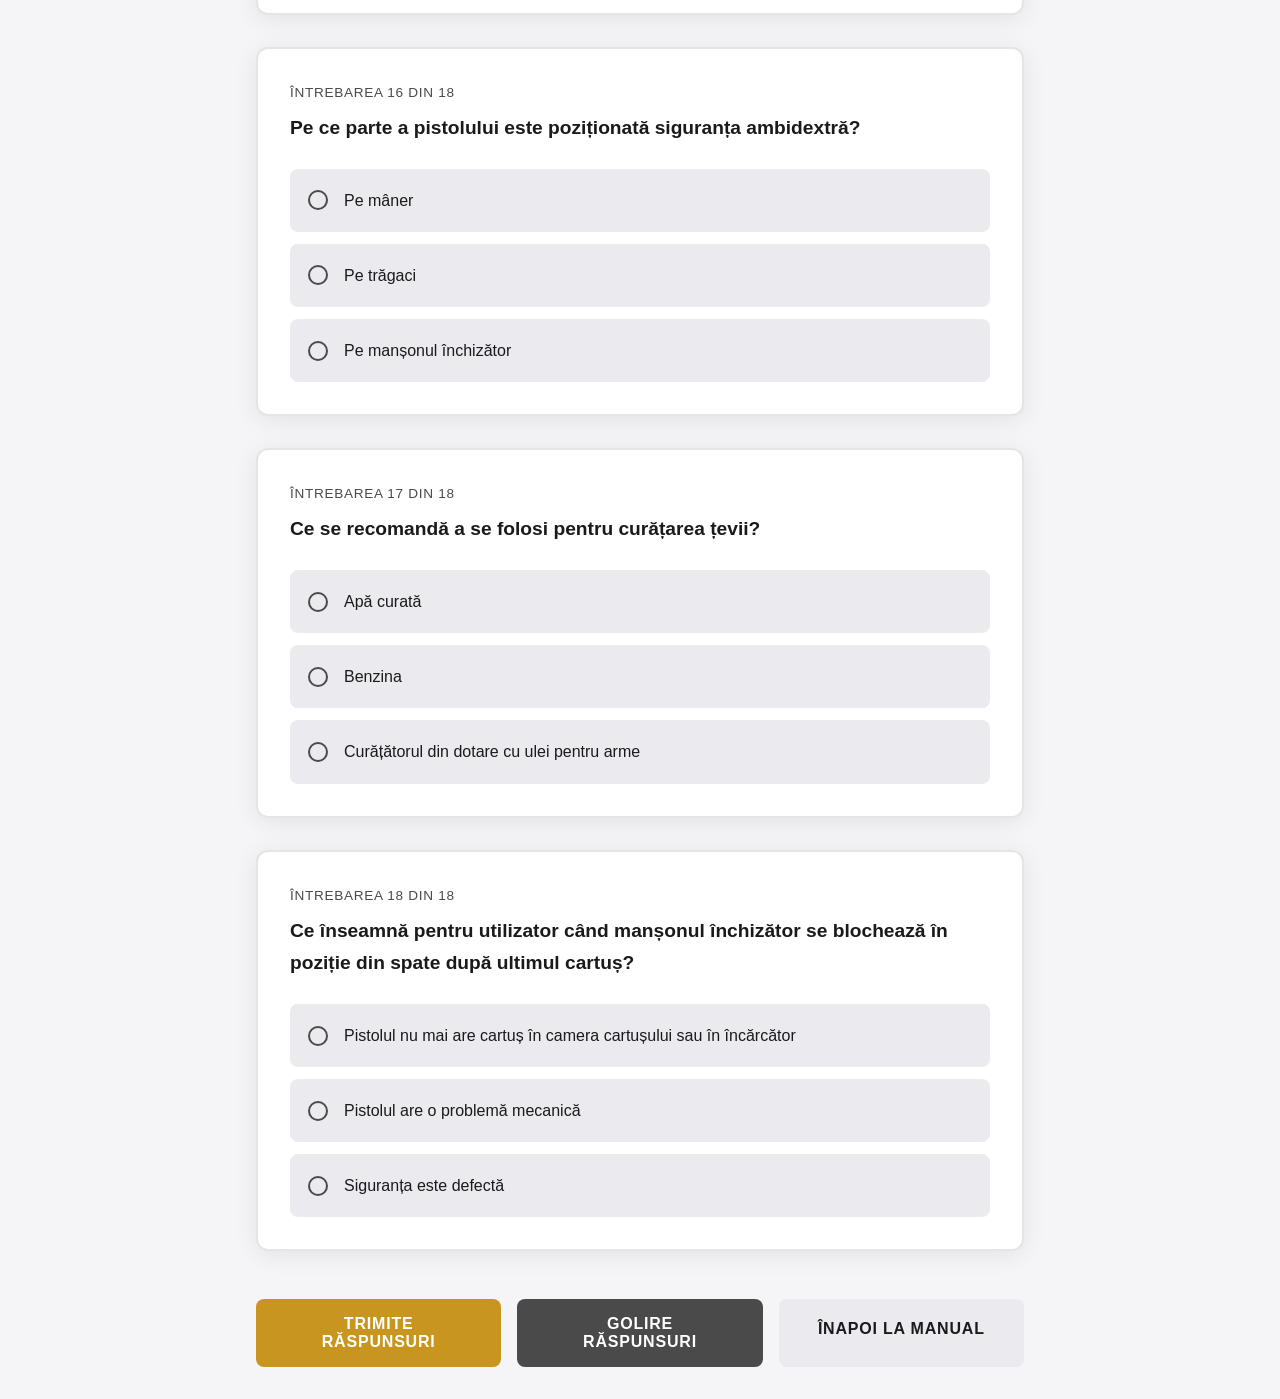
==== commit b6aa5ae0: "Add files via upload" ====
--- a/quiz.html
+++ b/quiz.html
@@ -279,53 +279,7 @@
             display: none;
         }
 
-        .quiz-options {
-            display: flex;
-            justify-content: center;
-            align-items: center;
-            gap: 1.25rem;
-            flex-wrap: wrap;
-            margin: 1.5rem 0 1rem;
-            padding: 1rem;
-            background: var(--bg-card);
-            border: 1px solid var(--border);
-            border-radius: 8px;
-        }
-
-        .quiz-option-label {
-            display: inline-flex;
-            align-items: center;
-            gap: 0.4rem;
-            font-size: 0.9rem;
-            color: var(--text-secondary);
-            cursor: pointer;
-            user-select: none;
-        }
-
-        .quiz-option-label input[type="checkbox"] {
-            width: 16px;
-            height: 16px;
-            accent-color: var(--accent);
-            cursor: pointer;
-        }
-
-        .quiz-option-btn {
-            background: transparent;
-            border: 1px solid var(--border);
-            color: var(--text-secondary);
-            padding: 0.4rem 0.85rem;
-            border-radius: 6px;
-            font-size: 0.85rem;
-            cursor: pointer;
-            transition: all 0.2s ease;
-        }
-
-        .quiz-option-btn:hover {
-            border-color: var(--accent);
-            color: var(--accent);
-        }
-
-        .save-indicator {
+.save-indicator {
             position: fixed;
             top: 80px;
             right: 1rem;
@@ -394,21 +348,10 @@
                     <div class="info-label">Nota maximă</div>
                     <div class="info-value">10</div>
                 </div>
-                <div class="info-item" id="timerWrapper" style="display:none;">
+                <div class="info-item" id="timerWrapper">
                     <div class="info-label">Timp</div>
                     <div class="info-value" id="timerDisplay" aria-live="polite">00:00</div>
                 </div>
-            </div>
-            <div class="quiz-options">
-                <label class="quiz-option-label">
-                    <input type="checkbox" id="timerToggle">
-                    <span>Cronometru</span>
-                </label>
-                <label class="quiz-option-label">
-                    <input type="checkbox" id="shuffleToggle" checked>
-                    <span>Amestecă întrebările</span>
-                </label>
-                <button type="button" class="quiz-option-btn" id="clearProgressBtn" title="Șterge progresul salvat">Resetează progresul</button>
             </div>
             <div class="progress-bar">
                 <div class="progress-fill" id="progressFill"></div>
